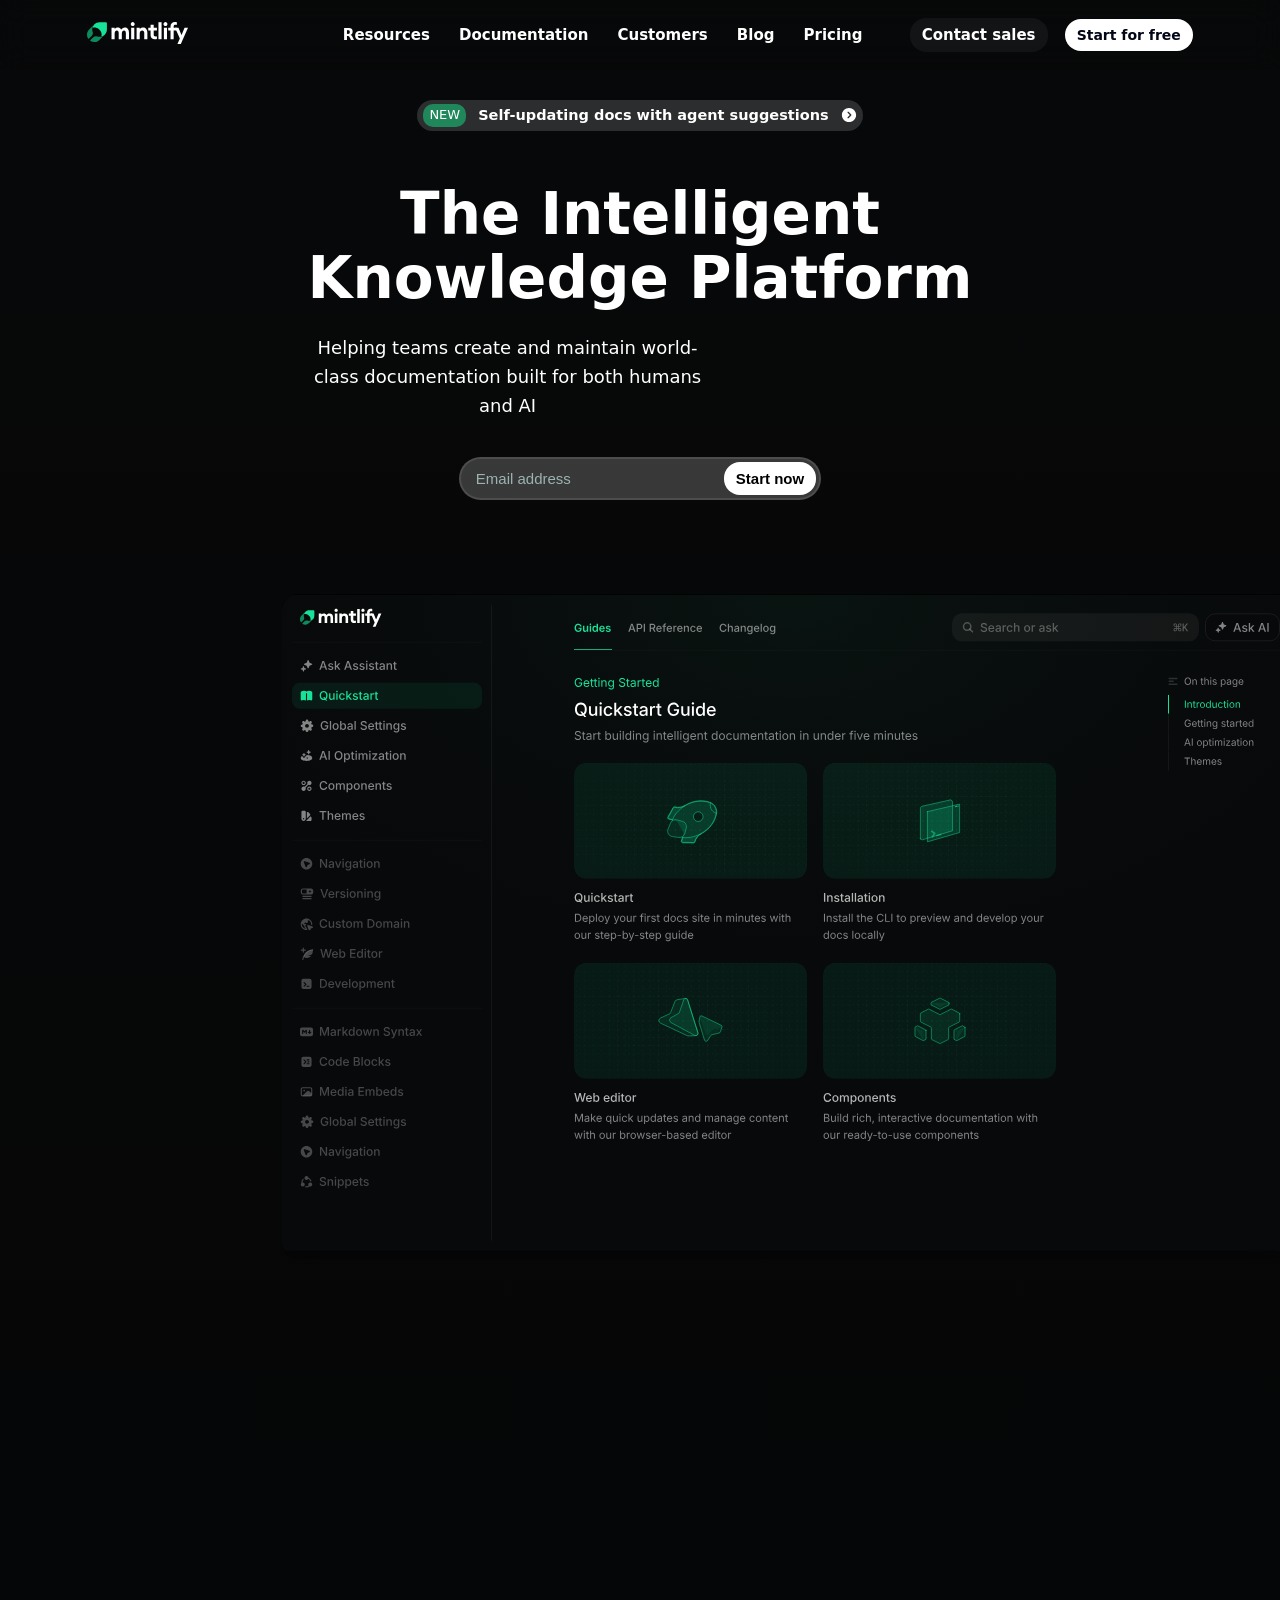
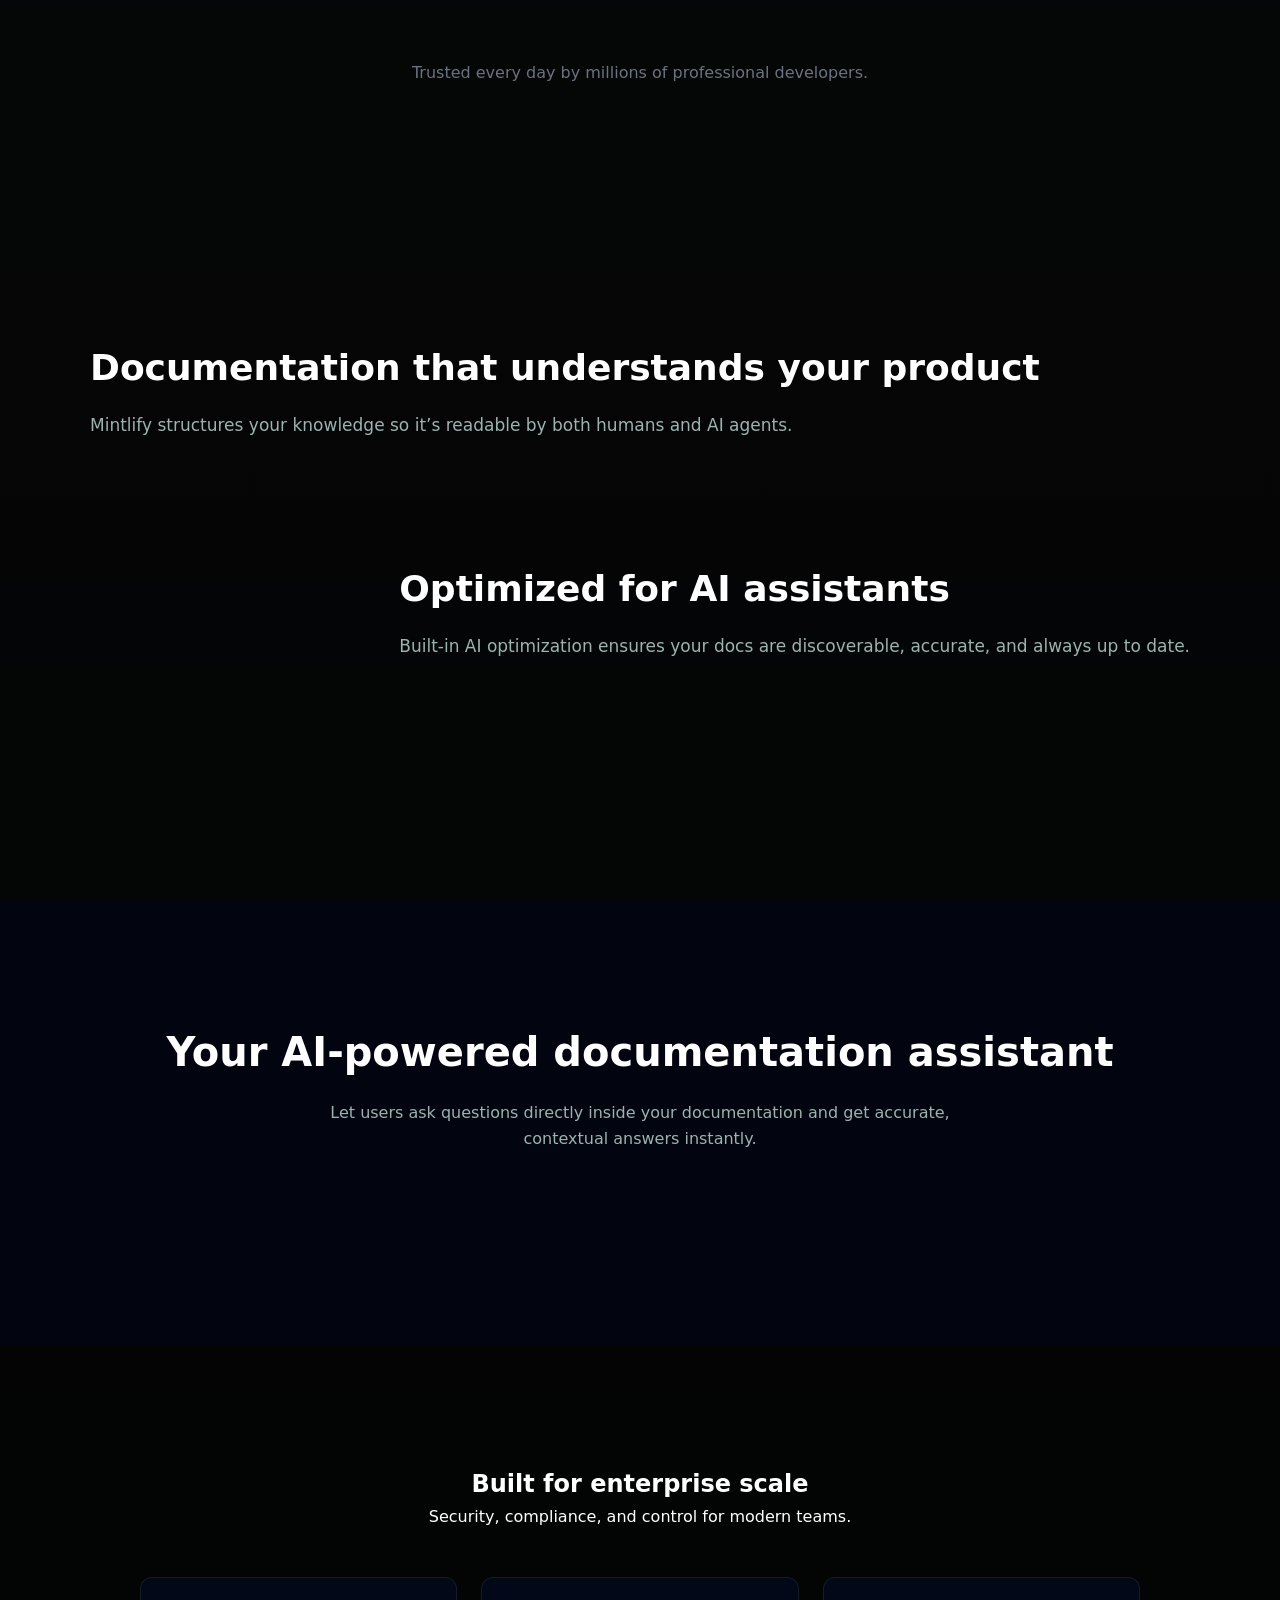
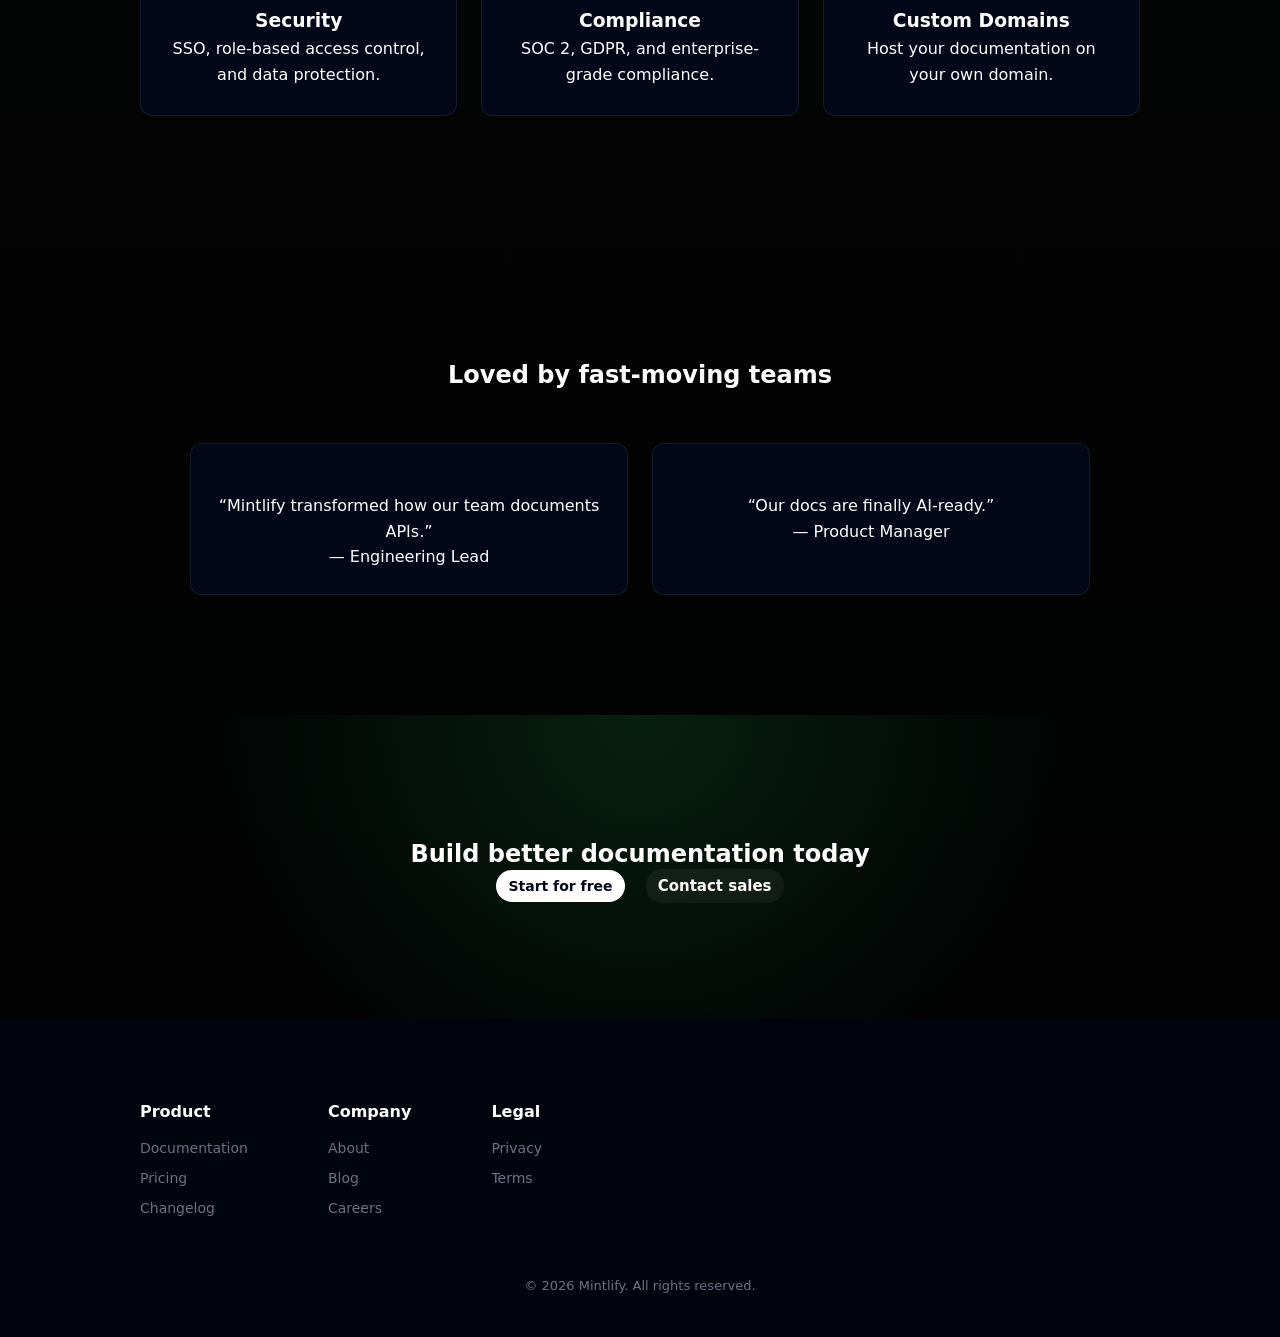
==== assigment-2/mintlify-clone/index.html @ d0f7a7cf "fixed file structure for better understanding" ====
<!DOCTYPE html>
<html lang="en">

<head>
  <meta charset="UTF-8" />
  <title>Mintlify - The Intelligent Knowledge Platform</title>

  <!-- Font placeholders (you will load exact fonts in CSS later) -->
  <link rel="preconnect" href="https://fonts.googleapis.com">
  <link rel="shortcut icon" href="assets/Mintlify-icon.jpeg" type="image/x-icon">
  <link rel="preconnect" href="https://fonts.gstatic.com" crossorigin>

  <!-- CSS will be linked later -->
  <link rel="stylesheet" href="style.css">
</head>

<body>

  <!-- 1. TOP NAVIGATION BAR -->
  <header class="navbar">
    <div class="navbar-inner">

      <div class="navbar-left">
        <img src="assets/mintlify.dark-logo.svg" alt="Mintlify Logo" class="logo">
      </div>

      <nav class="navbar-center">
        <a href="#">Resources</a>
        <a href="#">Documentation</a>
        <a href="#">Customers</a>
        <a href="#">Blog</a>
        <a href="#">Pricing</a>
      </nav>

      <div class="navbar-right">
        <a href="#" class="btn-secondary">Contact sales</a>
        <a href="#" class="btn-primary">Start for free</a>
      </div>

    </div>
  </header>


  <!-- 2. HERO -->
  <section class="hero">

    <div class="hero-content">
      <div class="hero-badge">
        <span class="badge">NEW</span>
        <span class="badge-text">Self-updating docs with agent suggestions</span>
        <svg viewBox="0 0 18 18" fill="none" xmlns="http://www.w3.org/2000/svg" class="badge-more-option">
          <path
            d="M9 1C4.589 1 1 4.589 1 9C1 13.411 4.589 17 9 17C13.411 17 17 13.411 17 9C17 4.589 13.411 1 9 1ZM11.53 9.53L8.53 12.53C8.384 12.676 8.192 12.75 8 12.75C7.808 12.75 7.616 12.677 7.47 12.53C7.177 12.237 7.177 11.762 7.47 11.469L9.94 8.999L7.47 6.529C7.177 6.236 7.177 5.761 7.47 5.468C7.763 5.175 8.238 5.175 8.531 5.468L11.531 8.468C11.824 8.761 11.824 9.236 11.531 9.529L11.53 9.53Z"
            fill="currentColor"></path>
        </svg>
      </div>

      <h1 class="hero-title">
        The Intelligent<br>
        Knowledge Platform
      </h1>

      <p class="hero-description">
        Helping teams create and maintain world-class documentation
        built for both humans and AI
      </p>


      <div class="hero-cta">
        <input type="email" placeholder="Email address" />
        <button>Start now</button>
      </div>

    </div>

  </section>


  <!-- 3. DOCUMENTATION PREVIEW -->
  <section class="docs-preview">
    <div class="docs-container">
      <img src="assets/hero-image-dark.svg" alt="hero image" class="docs-image">
    </div>
  </section>


  <!-- 4. TRUSTED BY -->
  <section class="trusted-by">

    <p class="trusted-text">
      Trusted every day by millions of professional developers.
    </p>

    <div class="trusted-logos">
      <img src="assets/logo-openai.svg" alt="">
      <img src="assets/logo-stripe.svg" alt="">
      <img src="assets/logo-vercel.svg" alt="">
      <img src="assets/logo-shopify.svg" alt="">
      <img src="assets/logo-notion.svg" alt="">
    </div>

  </section>


  <!-- 5. FEATURE HIGHLIGHTS -->
  <section class="features">

    <div class="feature-row">

      <div class="feature-text">
        <h2>Documentation that understands your product</h2>
        <p>
          Mintlify structures your knowledge so it’s readable by both
          humans and AI agents.
        </p>
      </div>

      <div class="feature-visual">
        <img src="assets/feature-1.png" alt="">
      </div>

    </div>

    <div class="feature-row reverse">

      <div class="feature-text">
        <h2>Optimized for AI assistants</h2>
        <p>
          Built-in AI optimization ensures your docs are discoverable,
          accurate, and always up to date.
        </p>
      </div>

      <div class="feature-visual">
        <img src="assets/feature-2.png" alt="">
      </div>

    </div>

  </section>


  <!-- 6. INTELLIGENT ASSISTANT PREVIEW -->
  <section class="assistant-preview">

    <div class="assistant-content">

      <h2>Your AI-powered documentation assistant</h2>

      <p>
        Let users ask questions directly inside your documentation
        and get accurate, contextual answers instantly.
      </p>

      <div class="assistant-mockup">
        <img src="assets/assistant-ui.png" alt="">
      </div>

    </div>

  </section>


  <!-- 7. ENTERPRISE FEATURES -->
  <section class="enterprise">

    <h2>Built for enterprise scale</h2>

    <p class="enterprise-intro">
      Security, compliance, and control for modern teams.
    </p>

    <div class="enterprise-features">

      <div class="enterprise-card">
        <h3>Security</h3>
        <p>SSO, role-based access control, and data protection.</p>
      </div>

      <div class="enterprise-card">
        <h3>Compliance</h3>
        <p>SOC 2, GDPR, and enterprise-grade compliance.</p>
      </div>

      <div class="enterprise-card">
        <h3>Custom Domains</h3>
        <p>Host your documentation on your own domain.</p>
      </div>

    </div>

  </section>


  <!-- 8. CASE STUDIES -->
  <section class="case-studies">

    <h2>Loved by fast-moving teams</h2>

    <div class="case-cards">

      <div class="case-card">
        <img src="assets/case-1.jpg" alt="">
        <p>“Mintlify transformed how our team documents APIs.”</p>
        <span>— Engineering Lead</span>
      </div>

      <div class="case-card">
        <img src="assets/case-2.jpg" alt="">
        <p>“Our docs are finally AI-ready.”</p>
        <span>— Product Manager</span>
      </div>

    </div>

  </section>


  <!-- 9. FINAL CTA -->
  <section class="final-cta">

    <h2>Build better documentation today</h2>

    <div class="cta-buttons">
      <a href="#" class="btn-primary">Start for free</a>
      <a href="#" class="btn-secondary">Contact sales</a>
    </div>

  </section>


  <!-- 10. FOOTER -->
  <footer class="footer">

    <div class="footer-columns">

      <div class="footer-col">
        <h4>Product</h4>
        <a href="#">Documentation</a>
        <a href="#">Pricing</a>
        <a href="#">Changelog</a>
      </div>

      <div class="footer-col">
        <h4>Company</h4>
        <a href="#">About</a>
        <a href="#">Blog</a>
        <a href="#">Careers</a>
      </div>

      <div class="footer-col">
        <h4>Legal</h4>
        <a href="#">Privacy</a>
        <a href="#">Terms</a>
      </div>

    </div>

    <div class="footer-bottom">
      <p>© 2026 Mintlify. All rights reserved.</p>
    </div>

  </footer>

</body>

</html>
---- assigment-2/mintlify-clone/style.css ----
:root {
  --bg-main: lab(2.42579% -0.165291 -0.470081);
  --bg-secondary: #030b1f;
  --bg-card: #020817;
  --border-subtle: rgba(255, 255, 255, 0.08);

  --text-primary: #ffffff;
  --text-secondary: #9cb3af;
  --text-muted: #6b7280;

  --accent-green: rgba(20, 226, 136, 0.5);
  --accent-green-soft: rgba(34, 197, 94, 0.15);

  --btn-primary-bg: #ffffff;
  --btn-primary-text: #020617;

  --btn-secondary-bg: rgba(255, 255, 255, 0.05);
  --btn-secondary-text: #ffffff;

  --radius-lg: 16px;
  --radius-md: 12px;
  --radius-sm: 8px;
}

* {
  margin: 0;
  padding: 0;
  box-sizing: border-box;
}

body {
  font-family: Inter, system-ui, -apple-system, BlinkMacSystemFont, sans-serif;
  background: var(--bg-main);
  /* background-color: white; */
  color: var(--text-primary);
  line-height: 1.6;
  background-image: linear-gradient(
      to top,
      rgba(0, 0, 0, 0.8) 0%,
      rgba(0, 0, 0, 0.1) 100%
    ),
    url('assets/bg-dark.svg');
  background-repeat: no-repeat;
  background-size: contain;
}

/* NAVBAR */
.navbar {
  position: sticky;
  top: 0;
  z-index: 10;
  backdrop-filter: blur(16px);
}

.navbar-inner {
  max-width: 1200px;
  margin: 0 auto;
  padding: 18px 24px;
  display: flex;
  align-items: center;
  justify-content: space-evenly;
}

.navbar-left {
  margin-right: 120px;
  padding-top: 4px;
}

.navbar-center a {
  text-decoration: none;
  color: var(--text-primary);
  font-weight: 600;
  font-size: 15px;
  padding: 5px 12px;
  border-radius: 20px;
}

.navbar-center a:hover {
  background-color: var(--btn-secondary-bg);
}

.navbar-right a {
  margin-left: 12px;
}

.logo {
  height: 22px;
  cursor: pointer;
}

/* BUTTONS */
.btn-primary {
  padding: 8px 12px;
  background: var(--btn-primary-bg);
  color: var(--btn-primary-text);
  text-decoration: none;
  border-radius: var(--radius-lg);
  font-size: 14px;
  font-weight: 600;
}

.btn-primary:hover {
  background-color: rgba(255, 255, 255, 0.8);
}

.btn-secondary {
  padding: 8px 12px;
  background: var(--btn-secondary-bg);
  color: var(--btn-secondary-text);
  text-decoration: none;
  border-radius: var(--radius-lg);
  font-size: 15px;
  font-weight: 600;
}

/* HERO SECTION */
.hero {
  position: relative;
  height: 90vh;
  display: flex;
  align-items: center;
  justify-content: center;
  margin-top: 700px;
}

.hero-content {
  position: absolute;
  max-width: 800px;
  text-align: center;
  padding: 0 24px;
  top: -670px;
}

.hero-badge {
  display: inline-flex;
  align-items: center;
  justify-content: center;
  gap: 12px;
  background: rgba(255, 255, 255, 0.15);
  padding: 4px 6px;
  border-radius: 999px;
  margin-bottom: 28px;
  font-size: 13px;
}

.badge-more-option {
  width: 16px;
  height: 16px;
}

.badge-text {
  font-size: 14.5px;
  font-weight: 600;
}

.badge {
  background: var(--accent-green);
  color: var(--btn-secondary-text);
  padding: 1px 6px;
  display: flex;
  align-items: center;
  border-radius: 10px;
  font-weight: 500;
  align-items: center;
  font-size: 13px;
}

.hero-title {
  font-size: 58px;
  font-weight: 700;
  line-height: 1.1;
  margin: 24px 0;
}

.hero-description {
  font-size: 18px;
  color: var(--text-primary);
  width: 400px;
  font-weight: 500;
  margin-bottom: 36px;
  justify-self: center;
}

.hero-cta {
  display: inline-flex;
  background: rgba(255, 255, 255, 0.2);
  padding: 3px;
  border-radius: 50px;
  border: 2px solid rgba(255, 255, 255, 0.1);
}

.hero-cta input {
  width: 260px;
  background: transparent;
  border: none;
  font-size: 15px;
  color: white;
  padding: 8px 12px;
  outline: none;
  display: relative;
}

.hero-cta input::placeholder {
  color: var(--text-secondary);
  font-weight: 500;
}

.hero-cta button {
  background: white;
  font-size: 15px;
  border: none;
  padding: 6px 12px;
  border-radius: var(--radius-lg);
  font-weight: 600;
  cursor: pointer;
}

.hero-cta button:hover {
  background-color: rgba(255, 255, 255, 0.8);
}

/* DOCS PREVIEW */
.docs-preview {
  position: absolute;
  top: 66vh;
  left: 22vw;
  width: fit-content;
  height: fit-content;
}

.docs-container {
  border-radius: var(--radius-lg);
  overflow: hidden;
  backdrop-filter: blur(12px);
  background-color: #01040d;
  background: linear-gradient(
    to bottom,
    rgba(0, 0, 0, 0.8) 0%,
    rgba(0, 0, 0, 0.6) 25%,
    rgba(0, 0, 0, 0.3) 50%,
    rgba(0, 0, 0, 0.1) 100%
  );
}

/* TRUSTED BY */
.trusted-by {
  padding: 80px 0;
  text-align: center;
}

.trusted-text {
  color: var(--text-muted);
  margin-bottom: 28px;
}

.trusted-logos img {
  margin: 0 18px;
  height: 28px;
  opacity: 0.7;
}

/* FEATURES */
.features {
  padding: 120px 0;
  max-width: 1100px;
  margin: auto;
}

.feature-row {
  display: flex;
  align-items: center;
  gap: 64px;
  margin-bottom: 120px;
}

.feature-row.reverse {
  flex-direction: row-reverse;
}

.feature-text h2 {
  font-size: 36px;
  margin-bottom: 16px;
}

.feature-text p {
  color: var(--text-secondary);
  font-size: 17px;
}

/* ASSISTANT */
.assistant-preview {
  padding: 120px 0;
  background: #02050f;
  text-align: center;
}

.assistant-preview h2 {
  font-size: 40px;
  margin-bottom: 16px;
}

.assistant-preview p {
  color: var(--text-secondary);
  max-width: 700px;
  margin: 0 auto 48px;
}

/* ENTERPRISE */
.enterprise {
  padding: 120px 0;
  text-align: center;
}

.enterprise-features {
  display: flex;
  gap: 24px;
  max-width: 1000px;
  margin: 48px auto 0;
}

.enterprise-card {
  flex: 1;
  padding: 28px;
  background: var(--bg-card);
  border-radius: var(--radius-md);
  border: 1px solid var(--border-subtle);
}

/* CASE STUDIES */
.case-studies {
  padding: 120px 0;
  text-align: center;
}

.case-cards {
  display: flex;
  gap: 24px;
  max-width: 900px;
  margin: 48px auto 0;
}

.case-card {
  flex: 1;
  background: var(--bg-card);
  padding: 24px;
  border-radius: var(--radius-md);
  border: 1px solid var(--border-subtle);
}

/* FINAL CTA */
.final-cta {
  padding: 120px 0;
  text-align: center;
  background: radial-gradient(
    circle at top,
    rgba(34, 197, 94, 0.15),
    transparent 60%
  );
}

.cta-buttons a {
  margin: 0 8px;
}

/* FOOTER */
.footer {
  padding: 80px 0 40px;
  background: #01040d;
}

.footer-columns {
  max-width: 1000px;
  margin: auto;
  display: flex;
  gap: 80px;
}

.footer-col h4 {
  margin-bottom: 12px;
}

.footer-col a {
  display: block;
  text-decoration: none;
  color: var(--text-muted);
  margin-bottom: 8px;
  font-size: 14px;
}

.footer-bottom {
  text-align: center;
  margin-top: 48px;
  font-size: 13px;
  color: var(--text-muted);
}
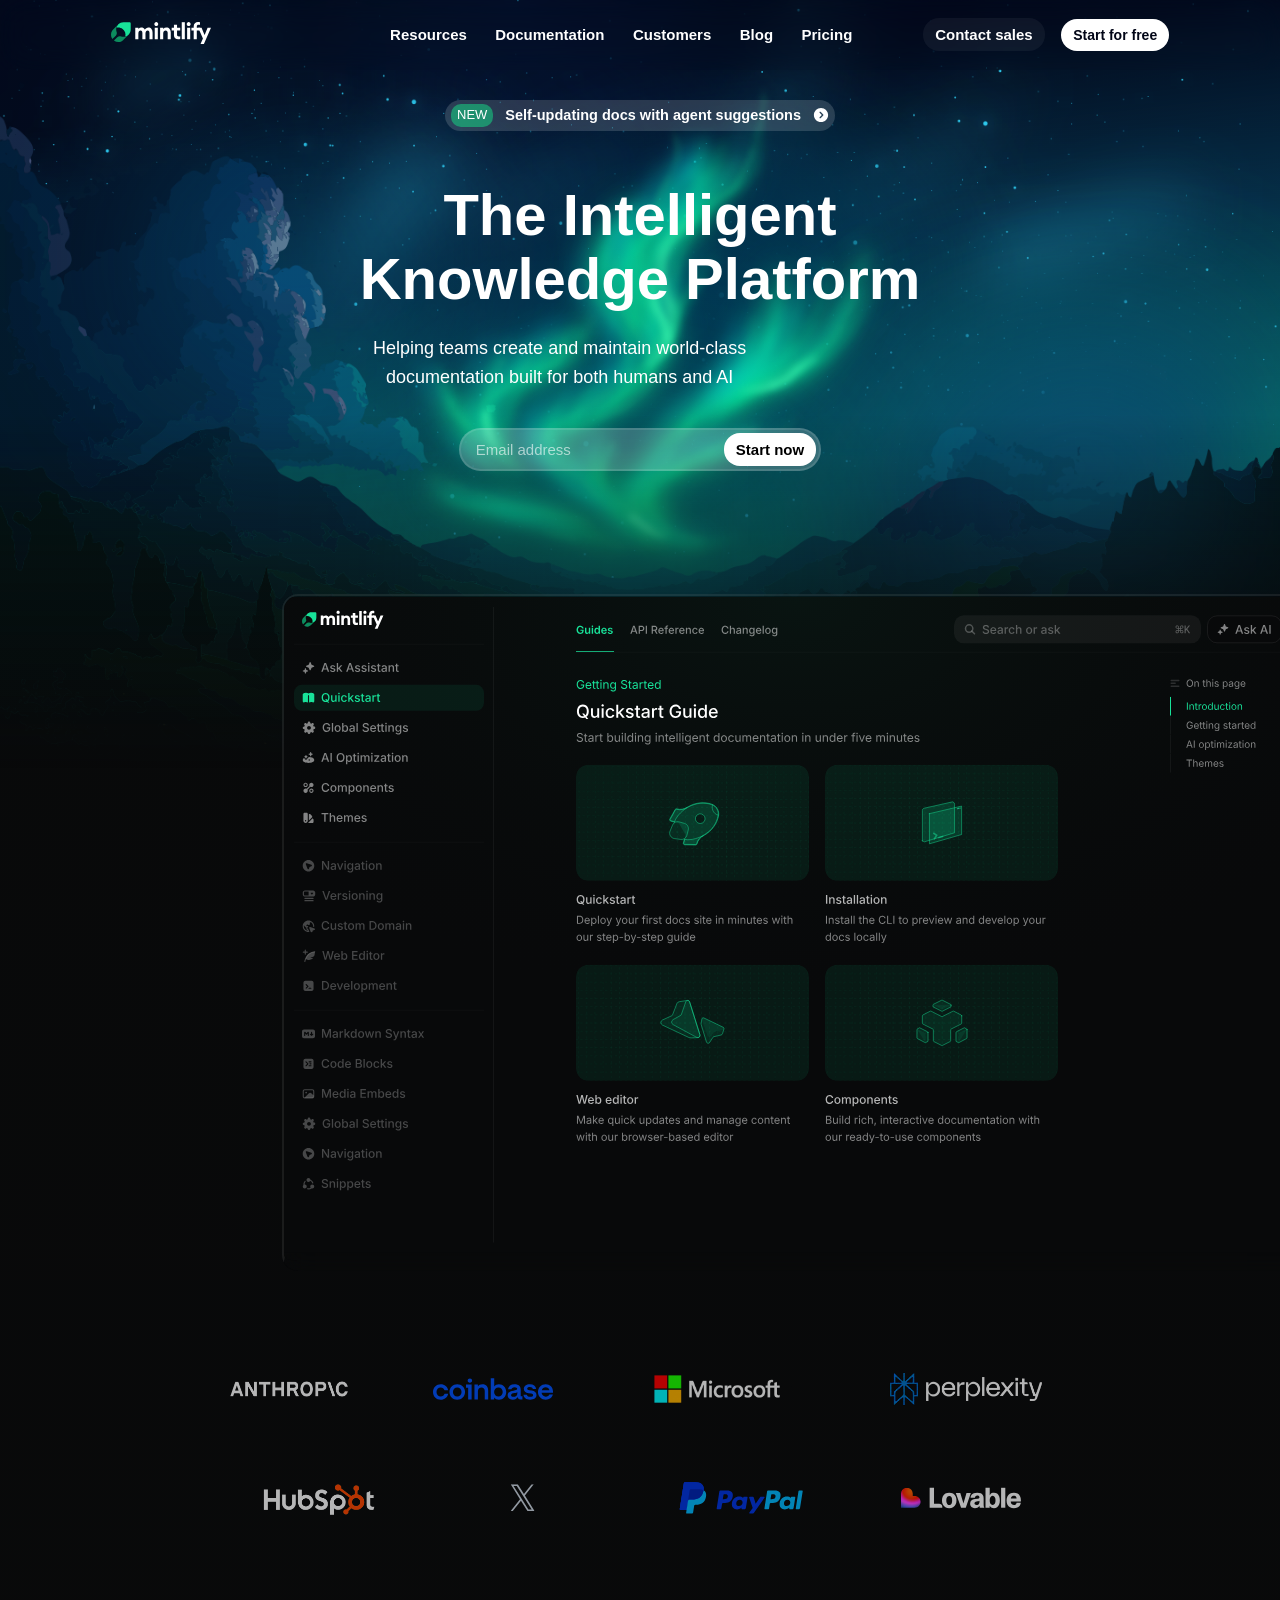
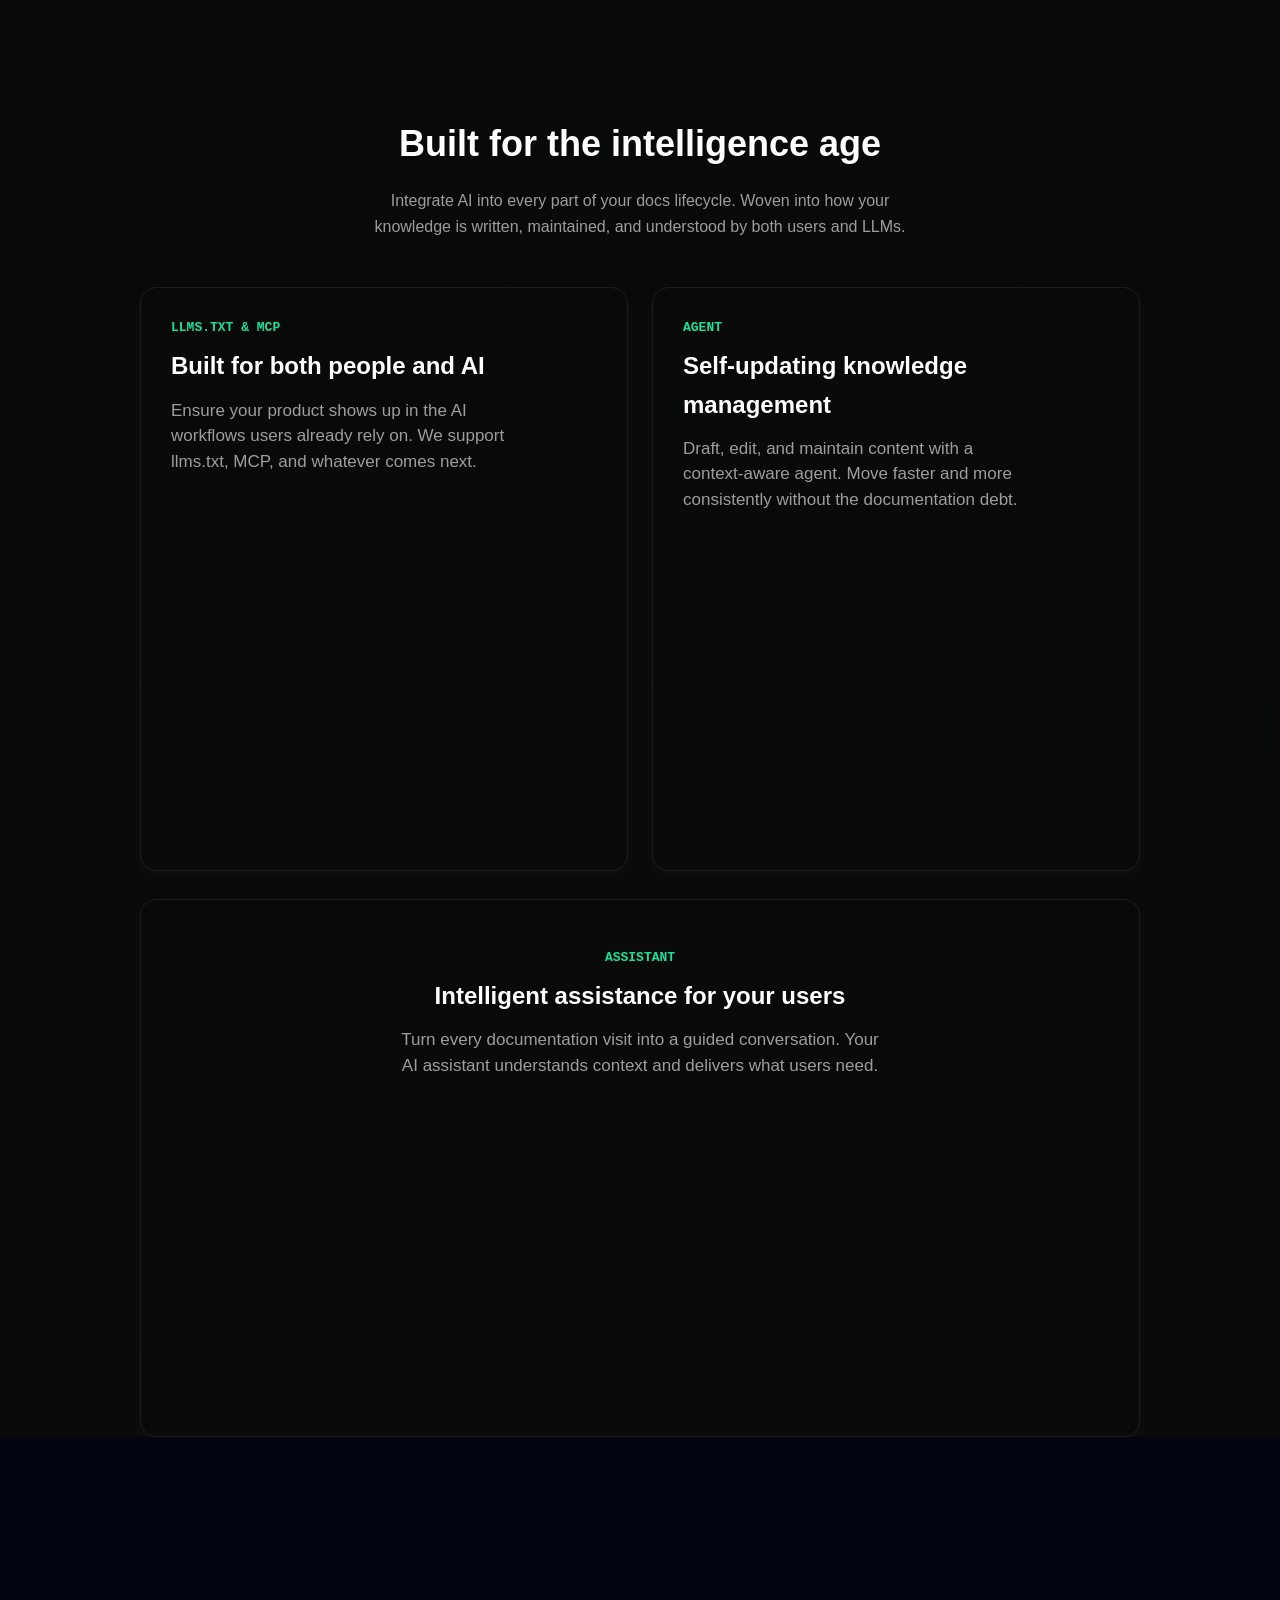
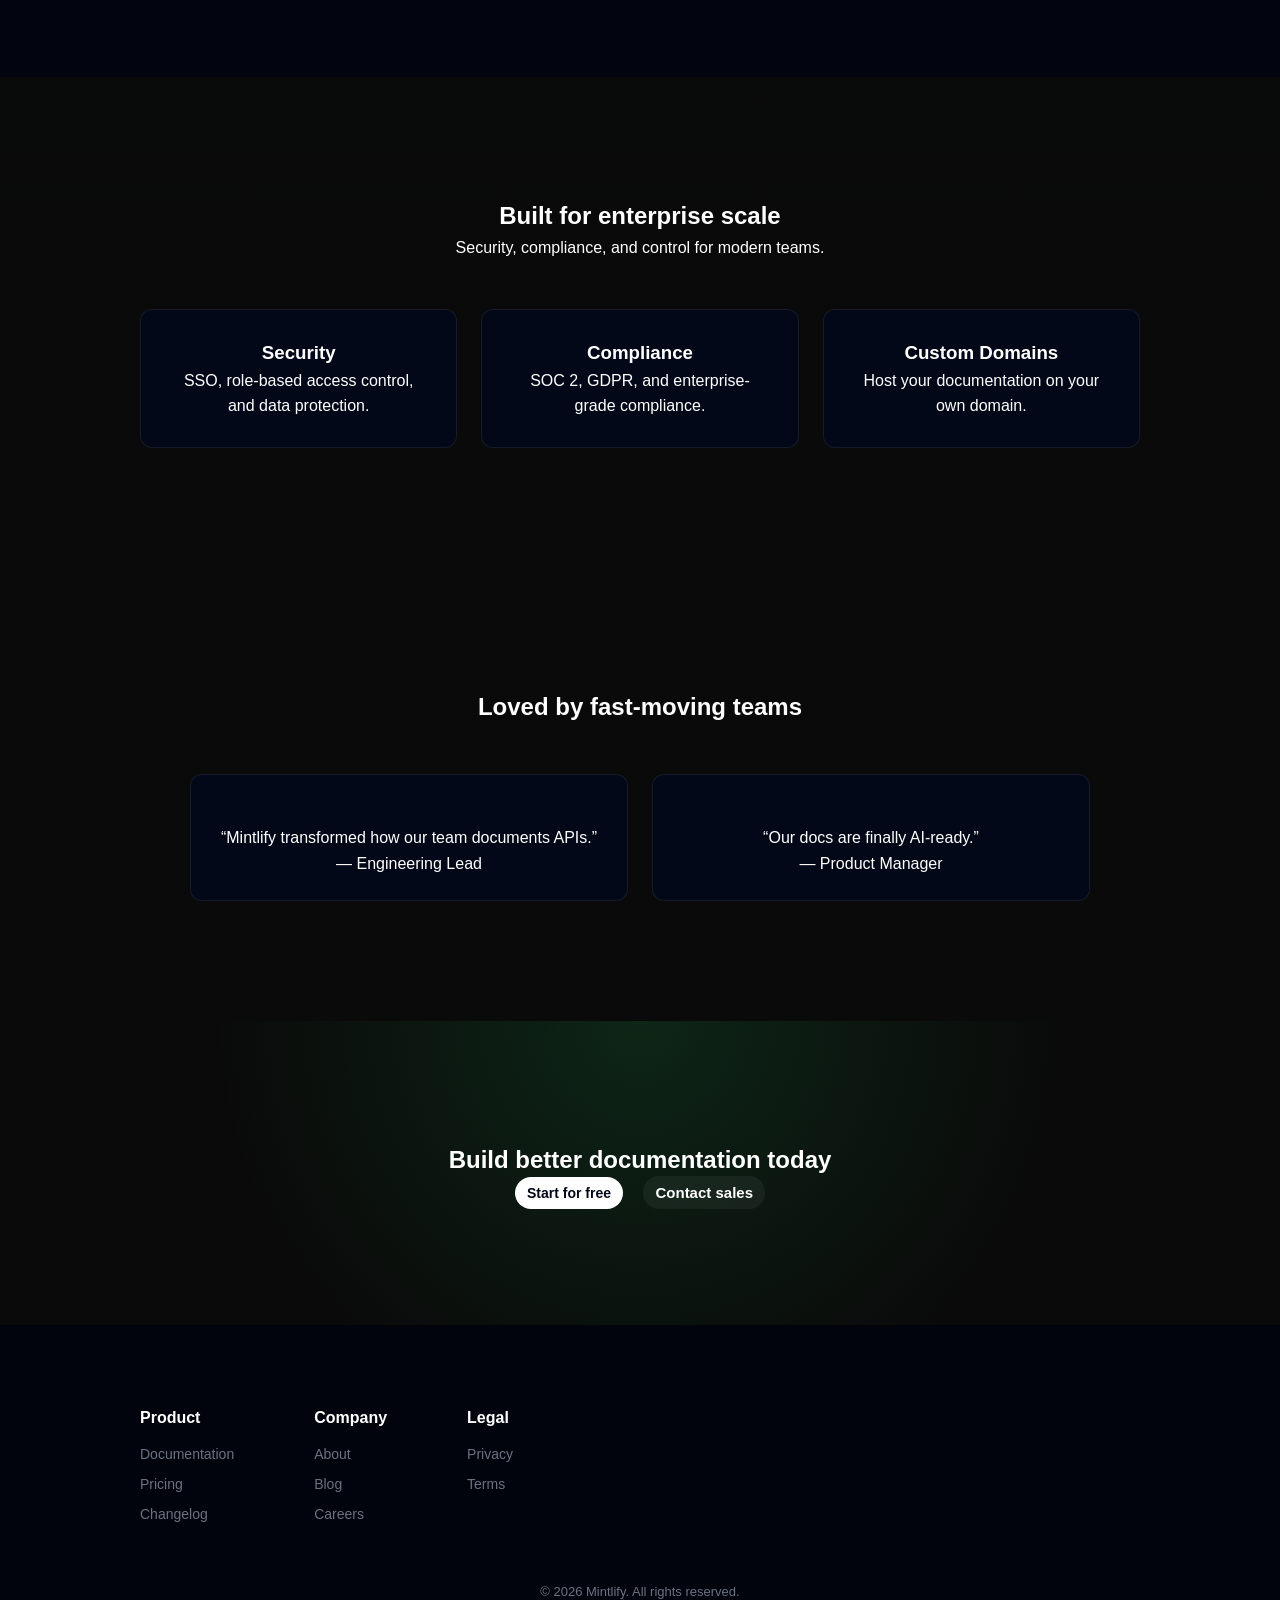
==== commit 590e2f17: "added feature highlight and trusted by section" ====
--- a/assigment-2/mintlify-clone/index.html
+++ b/assigment-2/mintlify-clone/index.html
@@ -5,12 +5,8 @@
   <meta charset="UTF-8" />
   <title>Mintlify - The Intelligent Knowledge Platform</title>
 
-  <!-- Font placeholders (you will load exact fonts in CSS later) -->
-  <link rel="preconnect" href="https://fonts.googleapis.com">
   <link rel="shortcut icon" href="assets/Mintlify-icon.jpeg" type="image/x-icon">
-  <link rel="preconnect" href="https://fonts.gstatic.com" crossorigin>
-
-  <!-- CSS will be linked later -->
+
   <link rel="stylesheet" href="style.css">
 </head>
 
@@ -48,6 +44,7 @@
       <div class="hero-badge">
         <span class="badge">NEW</span>
         <span class="badge-text">Self-updating docs with agent suggestions</span>
+
         <svg viewBox="0 0 18 18" fill="none" xmlns="http://www.w3.org/2000/svg" class="badge-more-option">
           <path
             d="M9 1C4.589 1 1 4.589 1 9C1 13.411 4.589 17 9 17C13.411 17 17 13.411 17 9C17 4.589 13.411 1 9 1ZM11.53 9.53L8.53 12.53C8.384 12.676 8.192 12.75 8 12.75C7.808 12.75 7.616 12.677 7.47 12.53C7.177 12.237 7.177 11.762 7.47 11.469L9.94 8.999L7.47 6.529C7.177 6.236 7.177 5.761 7.47 5.468C7.763 5.175 8.238 5.175 8.531 5.468L11.531 8.468C11.824 8.761 11.824 9.236 11.531 9.529L11.53 9.53Z"
@@ -87,16 +84,15 @@
   <!-- 4. TRUSTED BY -->
   <section class="trusted-by">
 
-    <p class="trusted-text">
-      Trusted every day by millions of professional developers.
-    </p>
-
     <div class="trusted-logos">
-      <img src="assets/logo-openai.svg" alt="">
-      <img src="assets/logo-stripe.svg" alt="">
-      <img src="assets/logo-vercel.svg" alt="">
-      <img src="assets/logo-shopify.svg" alt="">
-      <img src="assets/logo-notion.svg" alt="">
+      <img src="assets/anthropic.png" alt="anthropic logo">
+      <img src="assets/coinbase.svg" alt="coinbase logo">
+      <img src="assets/Microsoft.webp" alt="microsoft logo">
+      <img src="assets/perplexity.webp" alt="perplexity logo">
+      <img src="assets/hubspot-.png" alt="hubspot logo">
+      <img src="assets/x.svg" alt="x logo">
+      <img src="assets/paypal.svg" alt="paypal logo">
+      <img src="assets/lovable.svg" alt="lovable logo">
     </div>
 
   </section>
@@ -105,37 +101,45 @@
   <!-- 5. FEATURE HIGHLIGHTS -->
   <section class="features">
 
-    <div class="feature-row">
-
-      <div class="feature-text">
-        <h2>Documentation that understands your product</h2>
-        <p>
-          Mintlify structures your knowledge so it’s readable by both
-          humans and AI agents.
-        </p>
-      </div>
-
-      <div class="feature-visual">
-        <img src="assets/feature-1.png" alt="">
-      </div>
-
-    </div>
-
-    <div class="feature-row reverse">
-
-      <div class="feature-text">
-        <h2>Optimized for AI assistants</h2>
-        <p>
-          Built-in AI optimization ensures your docs are discoverable,
-          accurate, and always up to date.
-        </p>
-      </div>
-
-      <div class="feature-visual">
-        <img src="assets/feature-2.png" alt="">
-      </div>
-
-    </div>
+    <div class="feature-text">
+      <h2>Built for the intelligence age</h2>
+      <p>
+        Integrate AI into every part of your docs lifecycle. Woven into how your knowledge is written, maintained, and
+        understood by both users and LLMs.
+      </p>
+    </div>
+
+    <article class="top-visual-features">
+
+      <div class="top-visual-feature-1">
+        <p class="feature-para-1">LLMs.txt & MCP</p>
+        <h3>Built for both people and AI</h3>
+        <p class="feature-para-2">Ensure your product shows up in the AI workflows users already rely on. We support
+          llms.txt, MCP, and
+          whatever comes next.</p>
+        <video src=""></video>
+      </div>
+
+      <div class="top-visual-feature-2">
+        <p class="feature-para-1">Agent</p>
+        <h3>Self-updating knowledge management</h3>
+        <p class="feature-para-2">Draft, edit, and maintain content with a context-aware agent. Move faster and more
+          consistently without the
+          documentation debt.</p>
+        <video src=""></video>
+      </div>
+
+    </article>
+
+
+    <article class="bottom-visual-feature">
+      <p class="feature-para-1">Assistant</p>
+      <h3>Intelligent assistance for your users</h3>
+      <p class="feature-para-2">Turn every documentation visit into a guided conversation. Your AI assistant understands
+        context and
+        delivers what users need.</p>
+      <video src=""></video>
+      </div>
 
   </section>
 
@@ -143,20 +147,7 @@
   <!-- 6. INTELLIGENT ASSISTANT PREVIEW -->
   <section class="assistant-preview">
 
-    <div class="assistant-content">
-
-      <h2>Your AI-powered documentation assistant</h2>
-
-      <p>
-        Let users ask questions directly inside your documentation
-        and get accurate, contextual answers instantly.
-      </p>
-
-      <div class="assistant-mockup">
-        <img src="assets/assistant-ui.png" alt="">
-      </div>
-
-    </div>
+    
 
   </section>
 
--- a/assigment-2/mintlify-clone/style.css
+++ b/assigment-2/mintlify-clone/style.css
@@ -5,11 +5,12 @@
   --border-subtle: rgba(255, 255, 255, 0.08);
 
   --text-primary: #ffffff;
-  --text-secondary: #9cb3af;
+  --text-secondary: rgba(255, 255, 255, 0.6);
   --text-muted: #6b7280;
 
   --accent-green: rgba(20, 226, 136, 0.5);
   --accent-green-soft: rgba(34, 197, 94, 0.15);
+  --color-brand: lab(79.9844% -59.6292 22.5096);
 
   --btn-primary-bg: #ffffff;
   --btn-primary-text: #020617;
@@ -29,17 +30,16 @@
 }
 
 body {
-  font-family: Inter, system-ui, -apple-system, BlinkMacSystemFont, sans-serif;
+  font-family: -apple-system, BlinkMacSystemFont, sans-serif;
   background: var(--bg-main);
-  /* background-color: white; */
   color: var(--text-primary);
   line-height: 1.6;
   background-image: linear-gradient(
       to top,
-      rgba(0, 0, 0, 0.8) 0%,
-      rgba(0, 0, 0, 0.1) 100%
+      rgba(10, 10, 10, 0.9) 0%,
+      rgba(10, 10, 10, 0.01) 100%
     ),
-    url('assets/bg-dark.svg');
+    url('assets/bg-dark.png');
   background-repeat: no-repeat;
   background-size: contain;
 }
@@ -232,25 +232,34 @@
   border-radius: var(--radius-lg);
   overflow: hidden;
   backdrop-filter: blur(12px);
-  background-color: #01040d;
-  background: linear-gradient(
+  border-top: 2px solid var(--border-subtle);
+  border-left: 2px solid var(--border-subtle);
+  border-bottom: 10px solid rgba(20, 20, 20, 0.05);
+  border-right: 2px solid var(--border-subtle);
+  background-color: linear-gradient(
     to bottom,
-    rgba(0, 0, 0, 0.8) 0%,
-    rgba(0, 0, 0, 0.6) 25%,
-    rgba(0, 0, 0, 0.3) 50%,
-    rgba(0, 0, 0, 0.1) 100%
+    rgba(20, 20, 20, 0.01) 0%,
+    rgba(20, 20, 20, 0.05) 50% rgba(20, 20, 20, 0.05) 100%
   );
 }
 
 /* TRUSTED BY */
 .trusted-by {
-  padding: 80px 0;
-  text-align: center;
-}
-
-.trusted-text {
-  color: var(--text-muted);
-  margin-bottom: 28px;
+  position: absolute;
+  padding: 0 120px;
+  width: 1200px;
+  top: 150vh;
+  left: 50%;
+  transform: translateX(-50%);
+}
+
+.trusted-logos {
+  text-align: center;
+  display: flex;
+  justify-content: center;
+  align-items: center;
+  flex-wrap: wrap;
+  gap: 48px;
 }
 
 .trusted-logos img {
@@ -259,32 +268,152 @@
   opacity: 0.7;
 }
 
+.trusted-logos img:nth-child(1) {
+  height: 18px;
+  width: 120px;
+}
+
+.trusted-logos img:nth-child(2) {
+  width: 120px;
+}
+
+.trusted-logos img:nth-child(3) {
+  height: 60px;
+  width: 160px;
+  filter: brightness(10);
+  filter: saturate(4);
+}
+
+.trusted-logos img:nth-child(4) {
+  height: 78px;
+  width: 170px;
+  filter: contrast(8);
+}
+
+.trusted-logos img:nth-child(5) {
+  height: 38px;
+  width: 120px;
+  filter: saturate(3);
+}
+
+.trusted-logos img:nth-child(6) {
+  height: 28px;
+  width: 120px;
+}
+
+.trusted-logos img:nth-child(7) {
+  height: 44px;
+  width: 150px;
+  filter: brightness(1.5);
+  filter: saturate(2);
+}
+
+.trusted-logos img:nth-child(8) {
+  height: 28px;
+  width: 120px;
+  filter: saturate(2);
+}
+
 /* FEATURES */
 .features {
-  padding: 120px 0;
-  max-width: 1100px;
-  margin: auto;
-}
-
-.feature-row {
-  display: flex;
-  align-items: center;
-  gap: 64px;
-  margin-bottom: 120px;
-}
-
-.feature-row.reverse {
-  flex-direction: row-reverse;
-}
-
-.feature-text h2 {
+  width: 1000px;
+  margin: 0 auto;
+  margin-top: 15vh;
+}
+
+.feature-text {
+  text-align: center;
+}
+
+.feature-text > h2 {
   font-size: 36px;
   margin-bottom: 16px;
 }
 
-.feature-text p {
+.feature-text > p {
+  color: var(--text-secondary);
+  max-width: 550px;
+  margin: 0 auto;
+}
+
+.top-visual-features {
+  width: 1000px;
+  margin: 0 auto;
+  margin-top: 48px;
+}
+
+.top-visual-features {
+  display: flex;
+  gap: 24px;
+  margin-top: 48px;
+}
+
+.top-visual-feature-1,
+.top-visual-feature-2,
+.bottom-visual-feature {
+  border: 1px solid var(--border-subtle);
+  border-radius: var(--radius-lg);
+  padding: 30px;
+  box-shadow: 0 4px 12px rgba(255, 255, 255, 0.03);
+}
+
+.bottom-visual-feature {
+  padding-top: 48px;
+}
+
+.top-visual-feature-1,
+.top-visual-feature-2 {
+  width: 100%;
+}
+
+.top-visual-feature-1 > .feature-para-1,
+.top-visual-feature-2 > .feature-para-1,
+.bottom-visual-feature > .feature-para-1 {
+  color: var(--color-brand);
+  text-transform: uppercase;
+  font-family: 'Courier New', Courier, monospace;
+  font-size: 13px;
+  margin-bottom: 8px;
+  font-weight: 600;
+}
+
+.top-visual-feature-1 > h3,
+.top-visual-feature-2 > h3,
+.bottom-visual-feature > h3 {
+  font-size: 24px;
+  font-weight: 600;
+  margin-bottom: 12px;
+}
+
+.top-visual-feature-1 > .feature-para-2,
+.top-visual-feature-2 > .feature-para-2 {
   color: var(--text-secondary);
   font-size: 17px;
+  line-height: 1.5;
+  width: 22rem;
+}
+
+.bottom-visual-feature > .feature-para-2 {
+  color: var(--text-secondary);
+  font-size: 17px;
+  line-height: 1.5;
+  width: 100%;
+  max-width: 480px;
+  margin: 0 auto;
+}
+
+.top-visual-feature-1 > video,
+.top-visual-feature-2 > video,
+.bottom-visual-feature > video {
+  width: 100%;
+  height: 20rem;
+  border-radius: var(--radius-lg);
+}
+
+.bottom-visual-feature {
+  width: 100%;
+  margin-top: 28px;
+  text-align: center;
 }
 
 /* ASSISTANT */
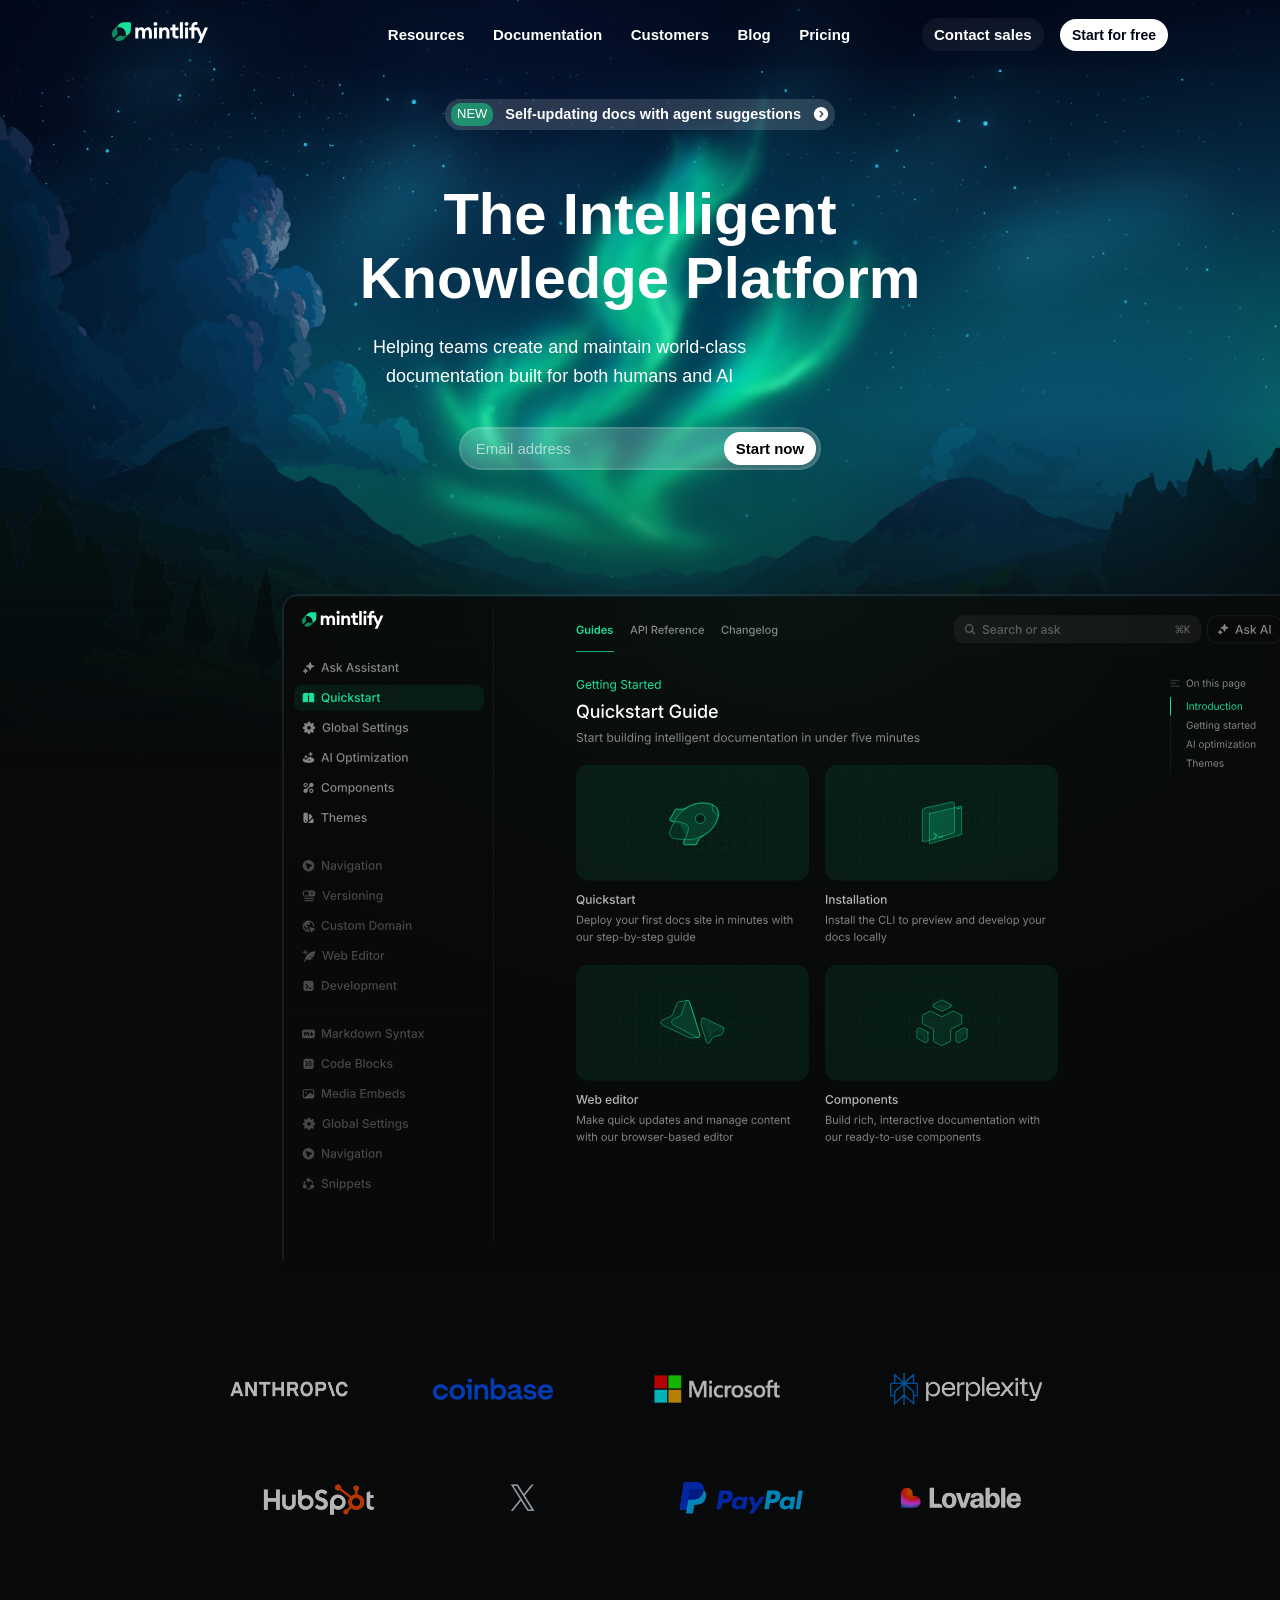
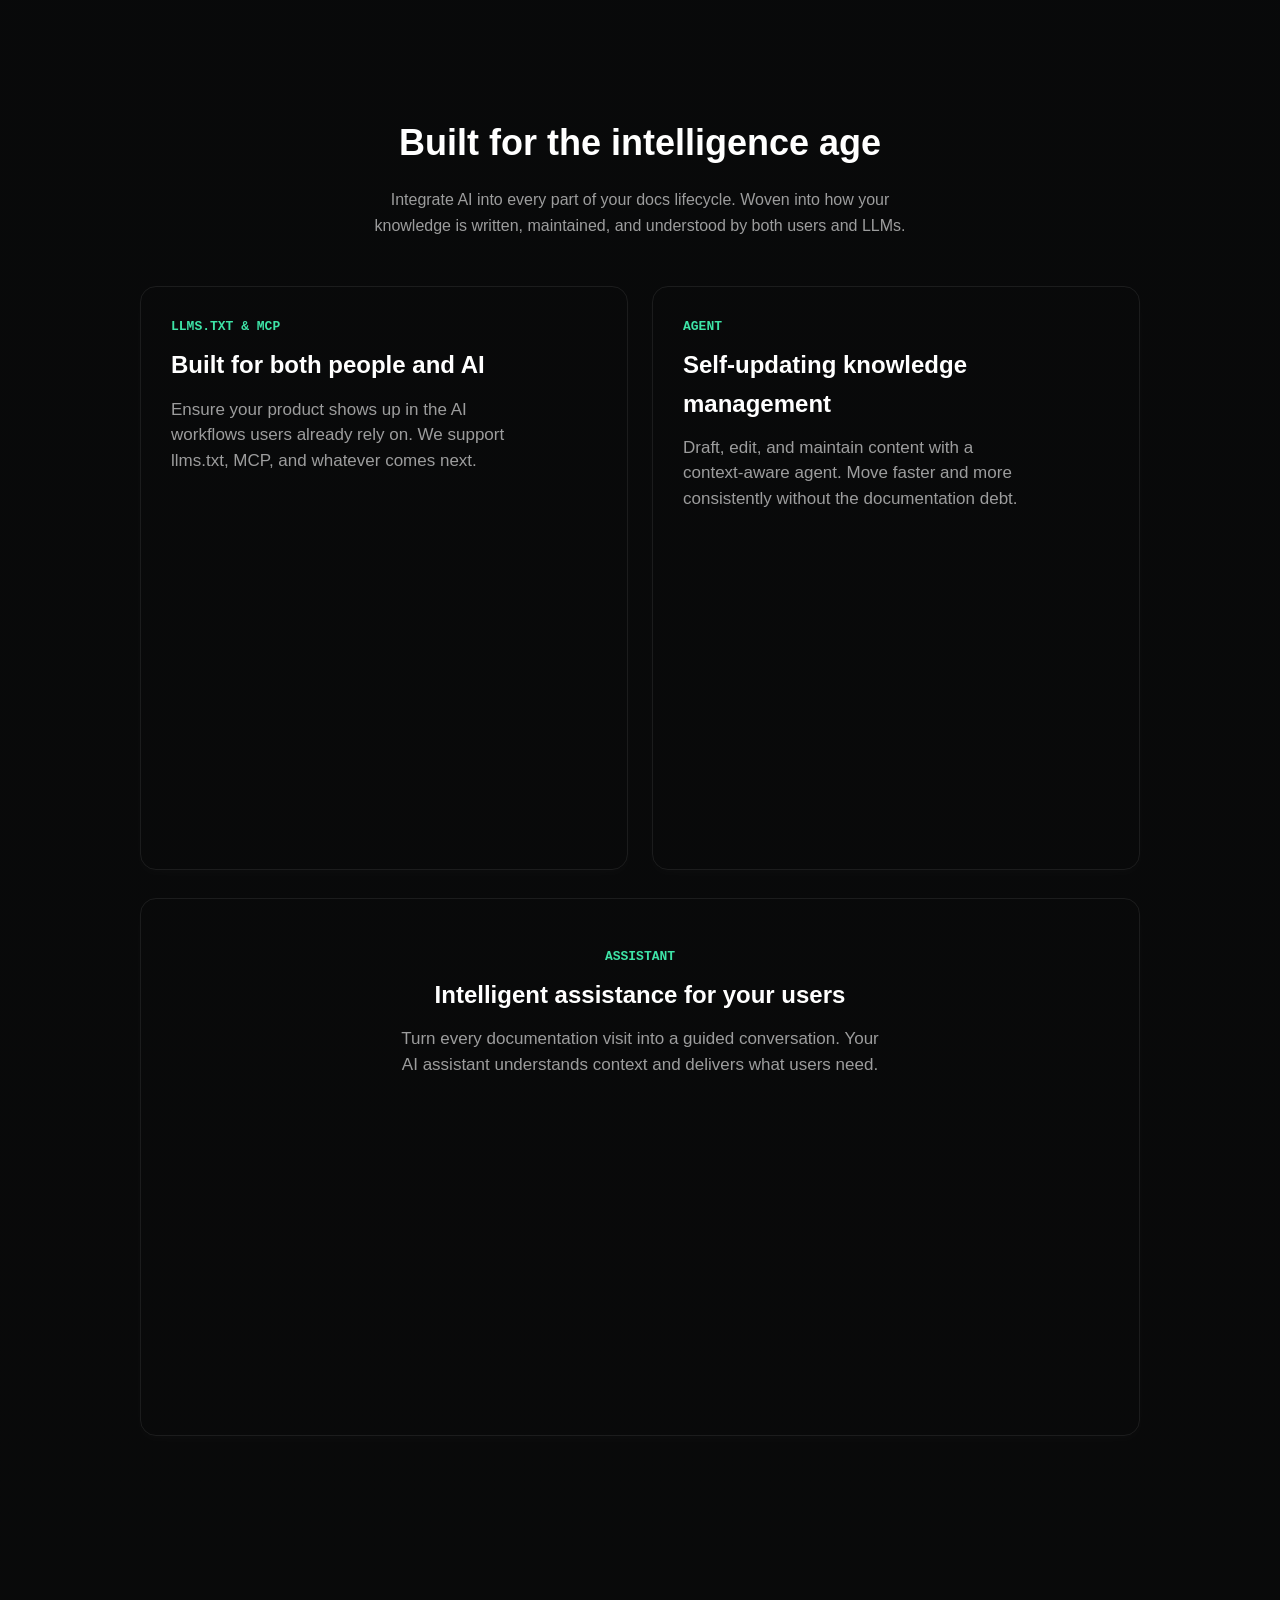
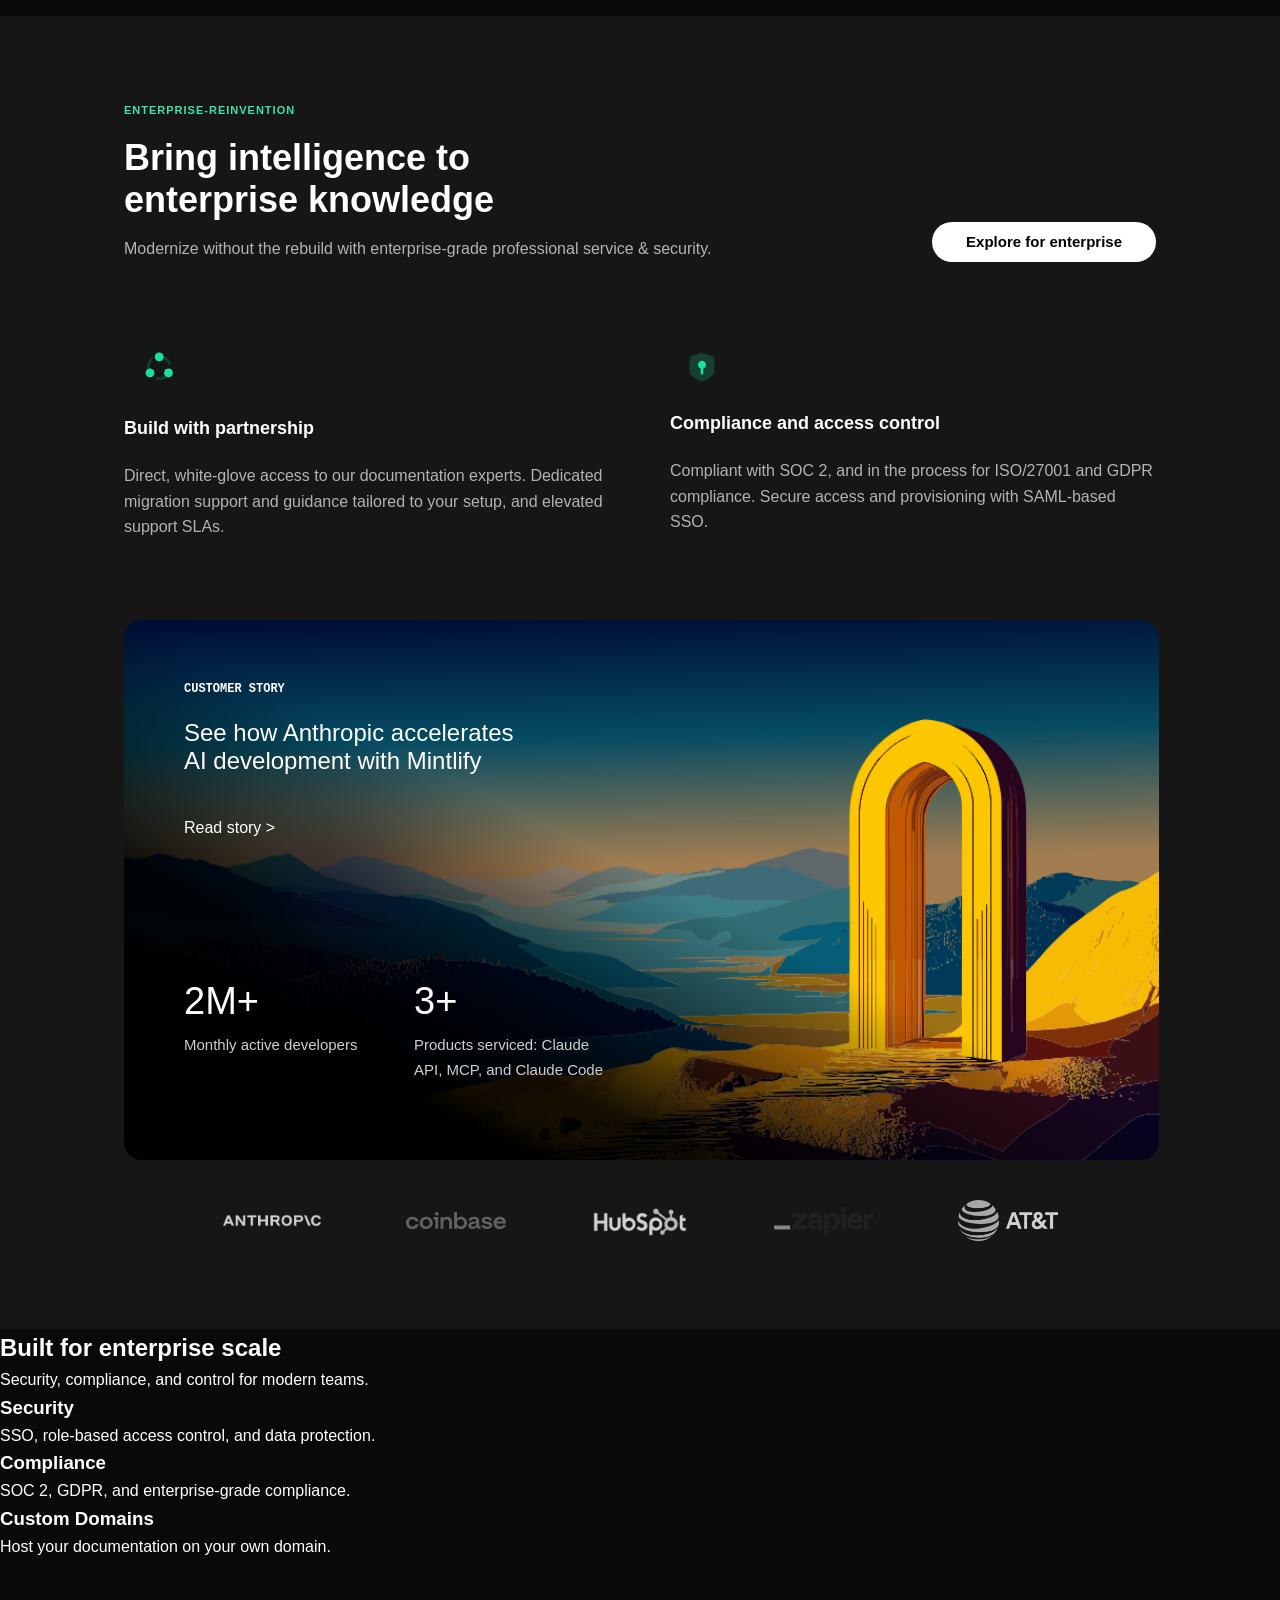
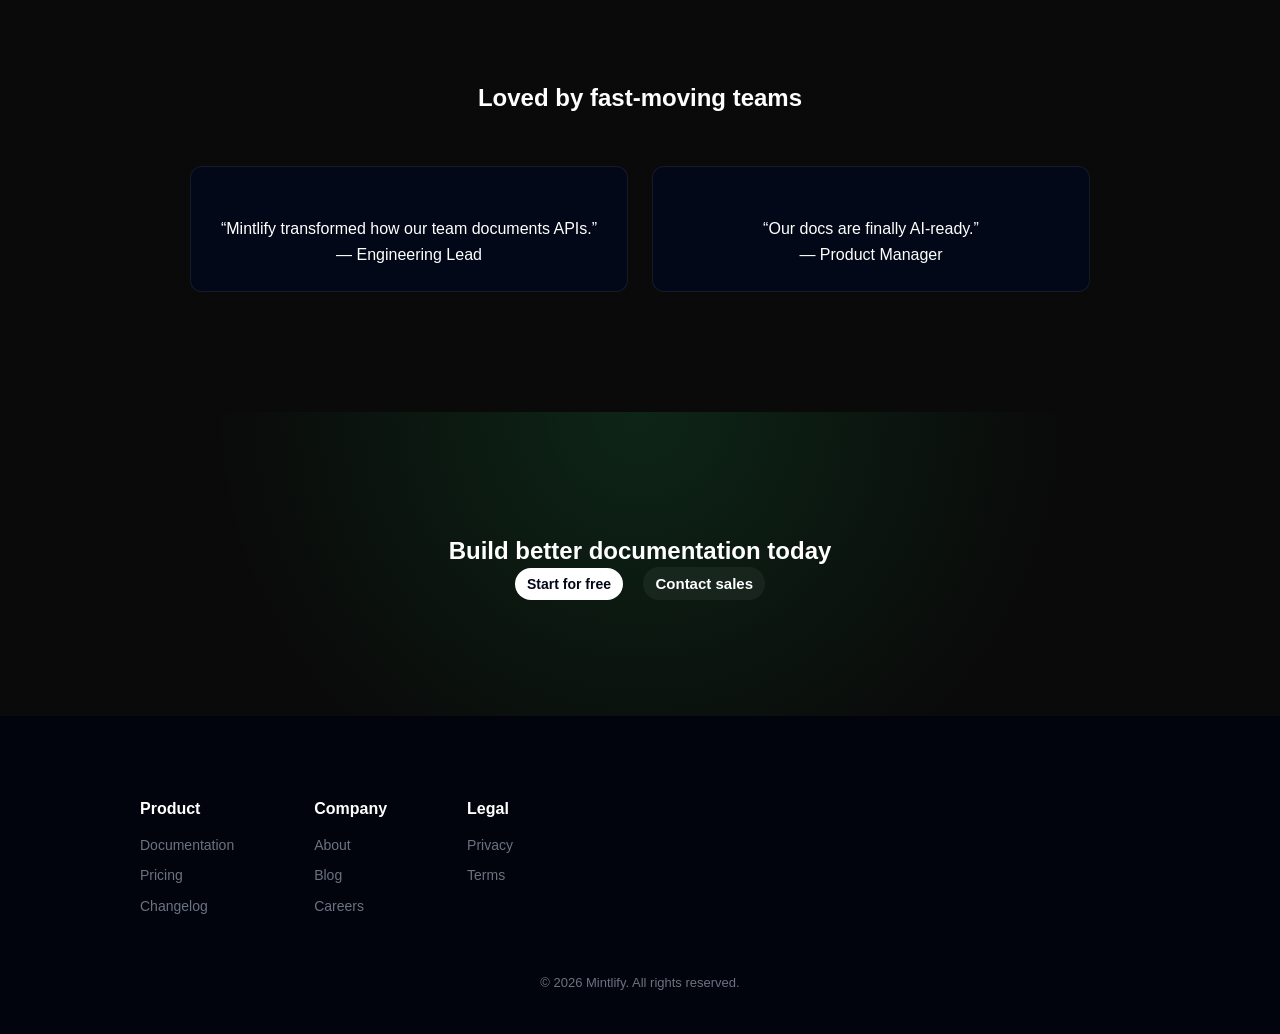
==== commit 4870b9c9: "added new sections in project" ====
--- a/assigment-2/mintlify-clone/index.html
+++ b/assigment-2/mintlify-clone/index.html
@@ -5,7 +5,7 @@
   <meta charset="UTF-8" />
   <title>Mintlify - The Intelligent Knowledge Platform</title>
 
-  <link rel="shortcut icon" href="assets/Mintlify-icon.jpeg" type="image/x-icon">
+  <link rel="shortcut icon" href="assets/mintlify.page-logo.png" type="image/x-icon">
 
   <link rel="stylesheet" href="style.css">
 </head>
@@ -144,12 +144,84 @@
   </section>
 
 
-  <!-- 6. INTELLIGENT ASSISTANT PREVIEW -->
-  <section class="assistant-preview">
-
-    
-
-  </section>
+  <!-- 6. ENTERPRISE SECTION -->
+  <section class="enterprise-section">
+    <div class="enterprise-section-container">
+
+      <span class="enterprise-section-badge">ENTERPRISE-REINVENTION</span>
+
+      <div class="enterprise-section-header">
+        <div>
+          <h1>Bring intelligence to<br />enterprise knowledge</h1>
+          <p>
+            Modernize without the rebuild with enterprise-grade professional
+            service & security.
+          </p>
+        </div>
+
+        <a href="#" class="enterprise-section-cta">
+          Explore for enterprise
+        </a>
+      </div>
+
+      <div class="enterprise-section-features">
+        <div>
+          <span><img src="assets/enterprise-logo1.png" alt="logo-1"></span>
+          <h3>Build with partnership</h3>
+          <p>
+            Direct, white-glove access to our documentation experts.
+            Dedicated migration support and guidance tailored to your setup,
+            and elevated support SLAs.
+          </p>
+        </div>
+
+        <div>
+          <span><img src="assets/enterprise-logo2.png" alt="logo-2"></span>
+          <h3>Compliance and access control</h3>
+          <p>
+            Compliant with SOC 2, and in the process for ISO/27001 and GDPR
+            compliance. Secure access and provisioning with SAML-based SSO.
+          </p>
+        </div>
+      </div>
+
+      <div class="enterprise-section-card">
+        <div>
+          <small>CUSTOMER STORY</small>
+          <h2>
+            See how Anthropic accelerates AI development with Mintlify
+          </h2>
+          <a href="#">Read story ></a>
+
+          <div class="enterprise-section-stats">
+            <div>
+              <strong>2M+</strong>
+              <span>Monthly active developers</span>
+            </div>
+
+            <div>
+              <strong>3+</strong>
+              <span>
+                Products serviced: Claude API, MCP, and Claude Code
+              </span>
+            </div>
+          </div>
+        </div>
+
+        <div class="enterprise-section-image"></div>
+      </div>
+
+      <div class="enterprise-section-logos">
+        <span><img src="assets/anthropic.png" alt="anthropic-image"></span>
+        <span><img src="assets/coinbase.svg" alt="coinbase-image"></span>
+        <span><img src="assets/hubspot-.png" alt="hubspot-image"></span>
+        <span><img src="assets/zapier.svg" alt="zapier-image"></span>
+        <span><img src="assets/AT&T.png" alt="att-image"></span>
+      </div>
+
+    </div>
+  </section>
+
 
 
   <!-- 7. ENTERPRISE FEATURES -->
--- a/assigment-2/mintlify-clone/style.css
+++ b/assigment-2/mintlify-clone/style.css
@@ -10,7 +10,7 @@
 
   --accent-green: rgba(20, 226, 136, 0.5);
   --accent-green-soft: rgba(34, 197, 94, 0.15);
-  --color-brand: lab(79.9844% -59.6292 22.5096);
+  --color-brand: #3ee4a7;
 
   --btn-primary-bg: #ffffff;
   --btn-primary-text: #020617;
@@ -84,7 +84,7 @@
 }
 
 .logo {
-  height: 22px;
+  height: 21px;
   cursor: pointer;
 }
 
@@ -354,7 +354,7 @@
   border: 1px solid var(--border-subtle);
   border-radius: var(--radius-lg);
   padding: 30px;
-  box-shadow: 0 4px 12px rgba(255, 255, 255, 0.03);
+  box-shadow: 0 4px 12px rgba(255, 255, 255, 0.02);
 }
 
 .bottom-visual-feature {
@@ -414,45 +414,175 @@
   width: 100%;
   margin-top: 28px;
   text-align: center;
-}
+  margin-bottom: 20vh;
+}
+
+/* ENTERPRISE SECTION */
 
 /* ASSISTANT */
-.assistant-preview {
-  padding: 120px 0;
-  background: #02050f;
-  text-align: center;
-}
-
-.assistant-preview h2 {
-  font-size: 40px;
-  margin-bottom: 16px;
-}
-
-.assistant-preview p {
-  color: var(--text-secondary);
-  max-width: 700px;
-  margin: 0 auto 48px;
-}
-
-/* ENTERPRISE */
-.enterprise {
-  padding: 120px 0;
-  text-align: center;
-}
-
-.enterprise-features {
-  display: flex;
-  gap: 24px;
-  max-width: 1000px;
-  margin: 48px auto 0;
-}
-
-.enterprise-card {
-  flex: 1;
-  padding: 28px;
-  background: var(--bg-card);
-  border-radius: var(--radius-md);
-  border: 1px solid var(--border-subtle);
+
+.enterprise-section {
+  padding: 80px 0;
+  background: rgba(255, 255, 255, 0.05);
+}
+
+/* container */
+.enterprise-section-container {
+  max-width: 1080px;
+  margin: auto;
+  padding: 0 24px;
+}
+
+/* badge */
+.enterprise-section-badge {
+  color: #3ee4a7;
+  font-size: 11px;
+  letter-spacing: 1px;
+  font-weight: 600;
+}
+
+/* header */
+.enterprise-section-header {
+  display: flex;
+  justify-content: space-between;
+  margin-top: 16px;
+}
+
+.enterprise-section-header > div > h1 {
+  font-size: 36px;
+  line-height: 1.15;
+}
+
+.enterprise-section-header > div > p {
+  margin-top: 16px;
+  max-width: 600px;
+  color: #b3b3b3;
+}
+
+/* CTA */
+.enterprise-section-cta {
+  padding: 8px 34px;
+  margin-top: auto;
+  background: #fff;
+  color: #000;
+  border-radius: 100px;
+  font-size: 15px;
+  font-weight: 600;
+  text-decoration: none;
+  align-self: flex-start;
+}
+
+/* features */
+.enterprise-section-features {
+  display: grid;
+  grid-template-columns: 1fr 1fr;
+  gap: 60px;
+  margin-top: 80px;
+}
+
+.enterprise-section-features > div > span {
+  color: #3ee4a7;
+  display: inline-block;
+  margin-bottom: 12px;
+}
+
+.enterprise-section-features > div > h3 {
+  font-size: 18px;
+  margin-bottom: 8px;
+}
+
+.enterprise-section-features > div > p {
+  margin-top: 20px;
+  color: #b3b3b3;
+  font-size: 16px;
+  line-height: 1.6;
+}
+
+/* card */
+.enterprise-section-card {
+  height: 60vh;
+  width: 115vh;
+  margin-top: 80px;
+  display: grid;
+  grid-template-columns: 1.2fr 1fr;
+  border-radius: 18px;
+  overflow: hidden;
+  background-image: url('assets/enterprise-card-image.png');
+  background-repeat: no-repeat;
+  background-size: cover;
+}
+
+.enterprise-section-card:hover {
+  filter: opacity(0.7);
+}
+
+.enterprise-section-card > div:first-child {
+  padding: 60px;
+  display: flex;
+  flex-direction: column;
+}
+
+.enterprise-section-card > div:first-child > small {
+  font-size: 12px;
+  font-family: 'Courier New', Courier, monospace;
+  font-weight: 600;
+}
+
+.enterprise-section-card > div:first-child > h2 {
+  margin-top: 20px;
+  width: 22rem;
+  font-weight: 500;
+  line-height: normal;
+}
+
+.enterprise-section-card > div:first-child > a {
+  margin-top: 40px;
+  color: #fff;
+  font-size: 16px;
+  text-decoration: none;
+}
+
+/* stats */
+.enterprise-section-stats {
+  padding-top: 130px;
+  display: flex;
+  gap: 40px;
+}
+
+.enterprise-section-stats > div {
+  width: 190px;
+}
+
+.enterprise-section-stats > div > strong {
+  font-size: 38px;
+  font-weight: 500;
+  display: block;
+}
+
+.enterprise-section-stats > div > span {
+  font-size: 15px;
+  color: #cfcfcf;
+}
+
+/* image */
+.enterprise-section-image {
+  background: url('your-image-here.jpg') center / cover no-repeat;
+}
+
+/* logos */
+
+.enterprise-section-logos {
+  display: flex;
+  align-items: center;
+  width: fit-content;
+  gap: 84px;
+  margin: 10px auto 0;
+}
+
+.enterprise-section-logos > span > img {
+  width: 100px;
+  margin-top: 30px;
+  filter: grayscale(100%) brightness(150%) opacity(0.8);
 }
 
 /* CASE STUDIES */
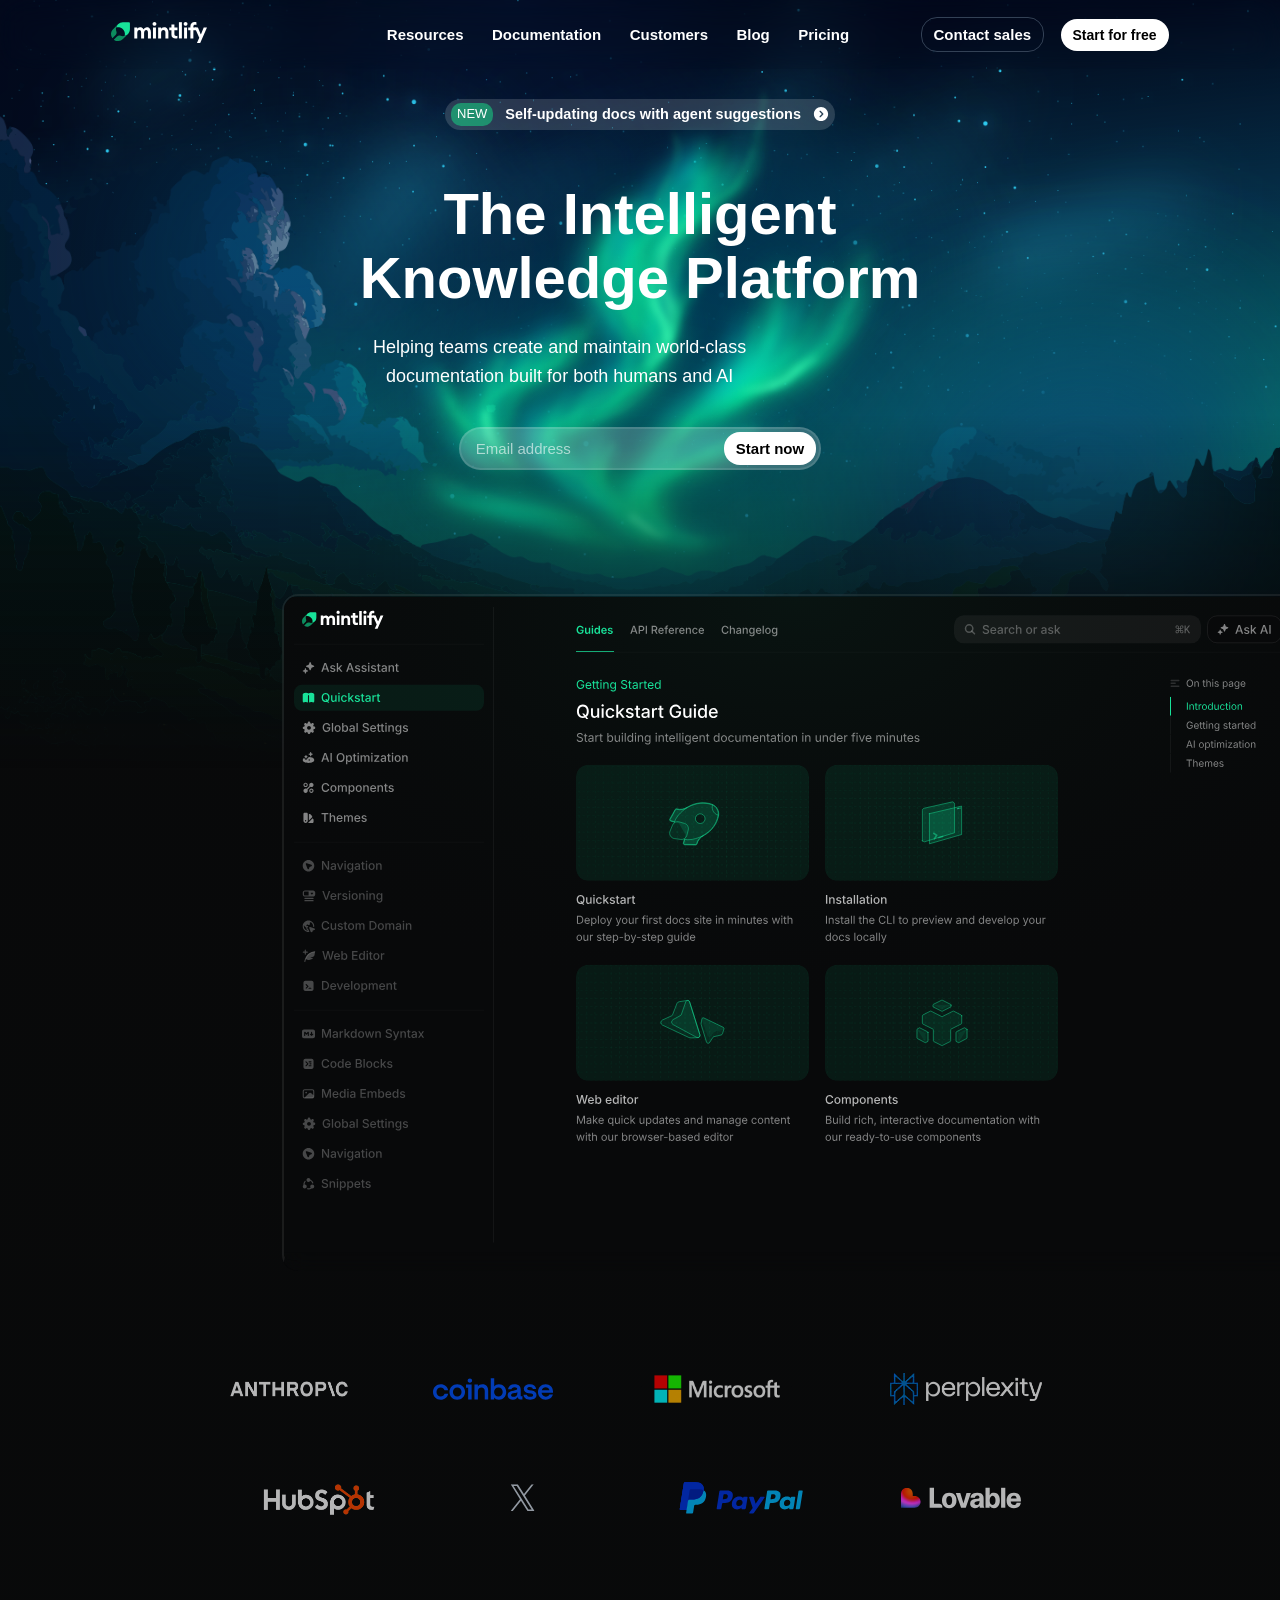
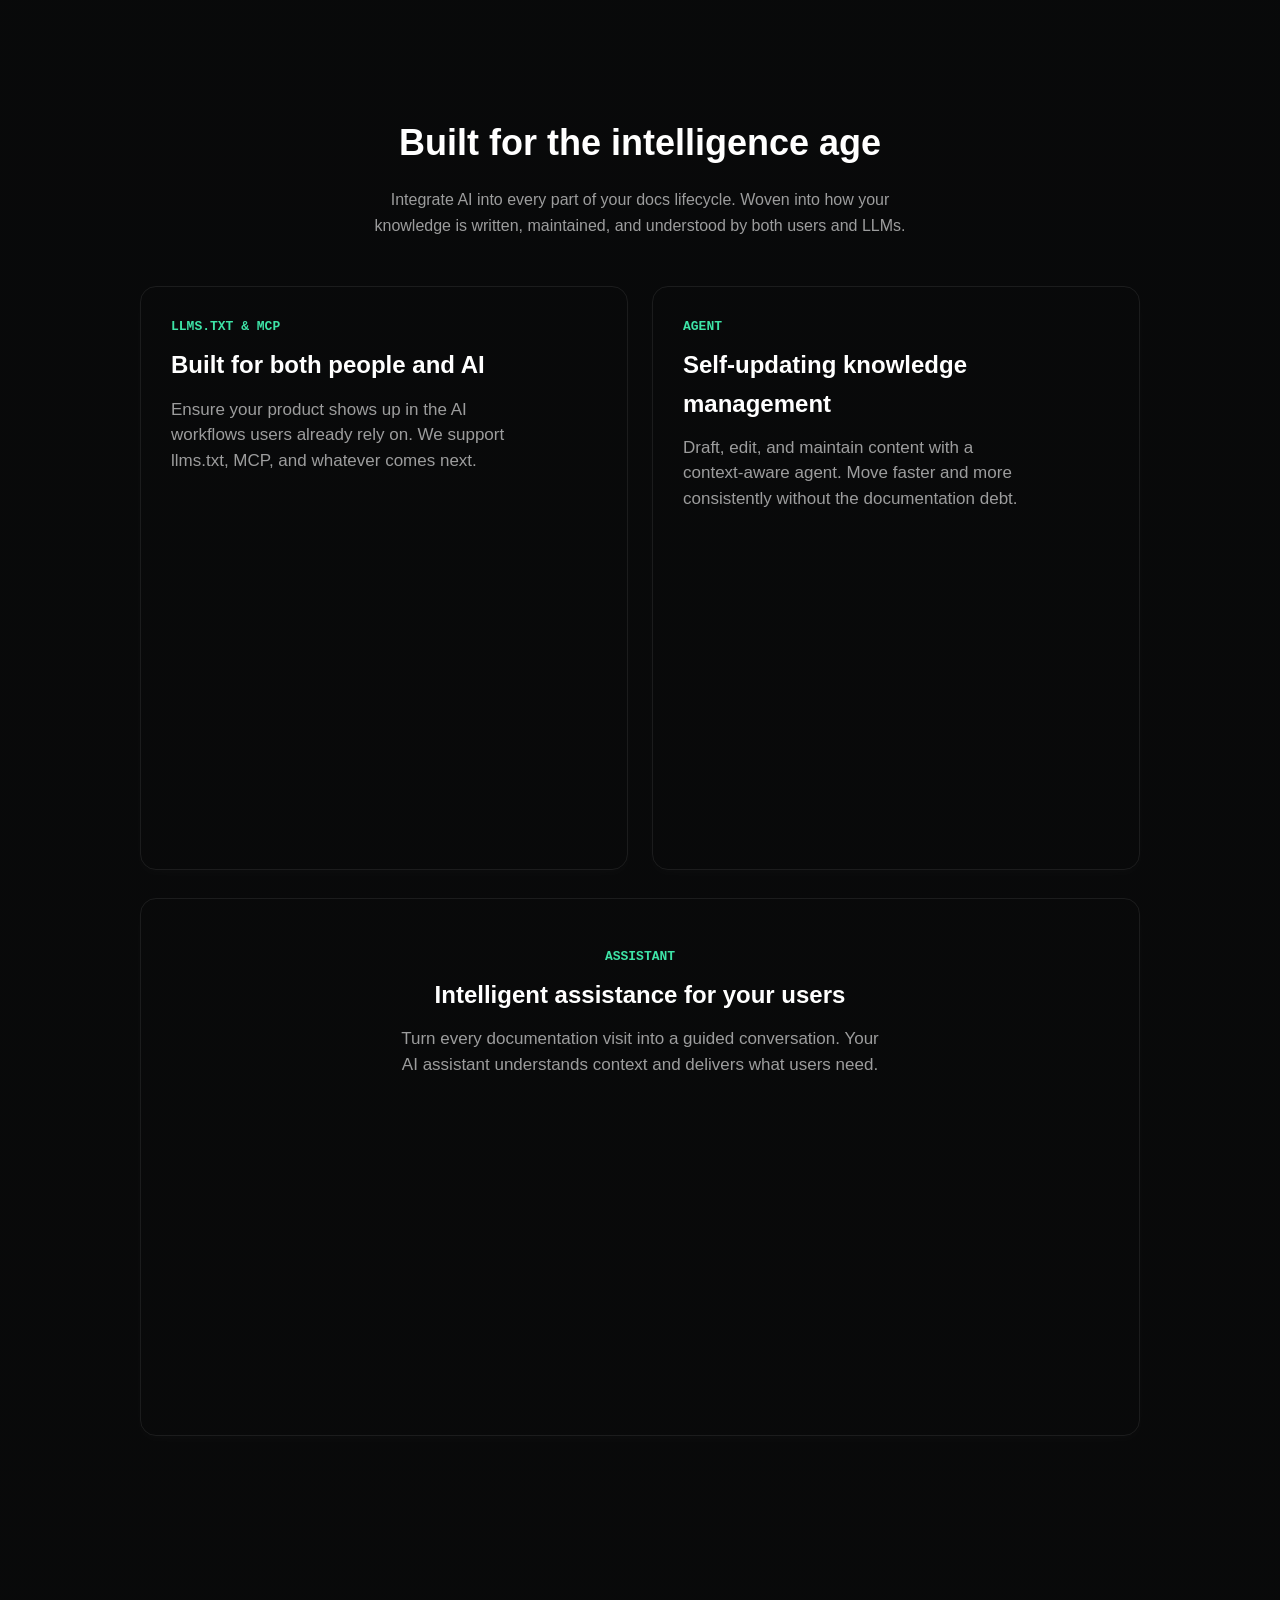
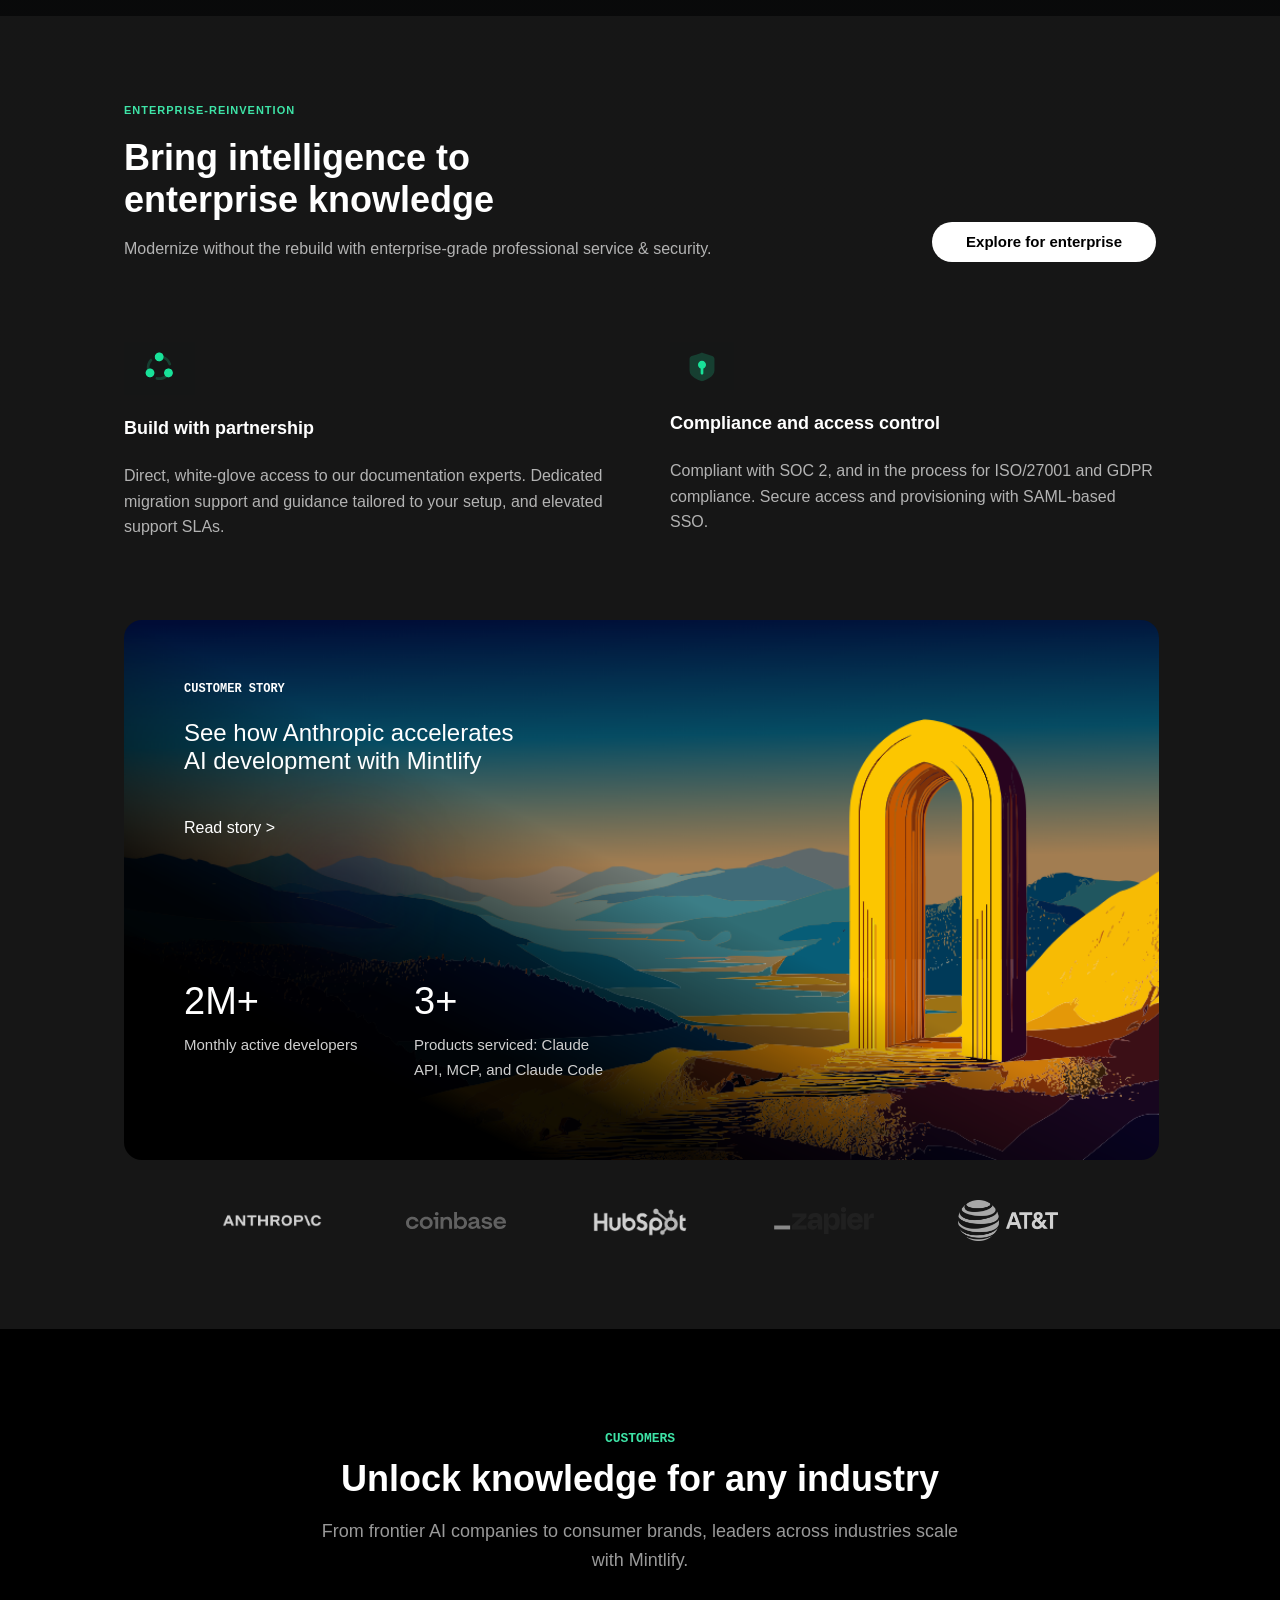
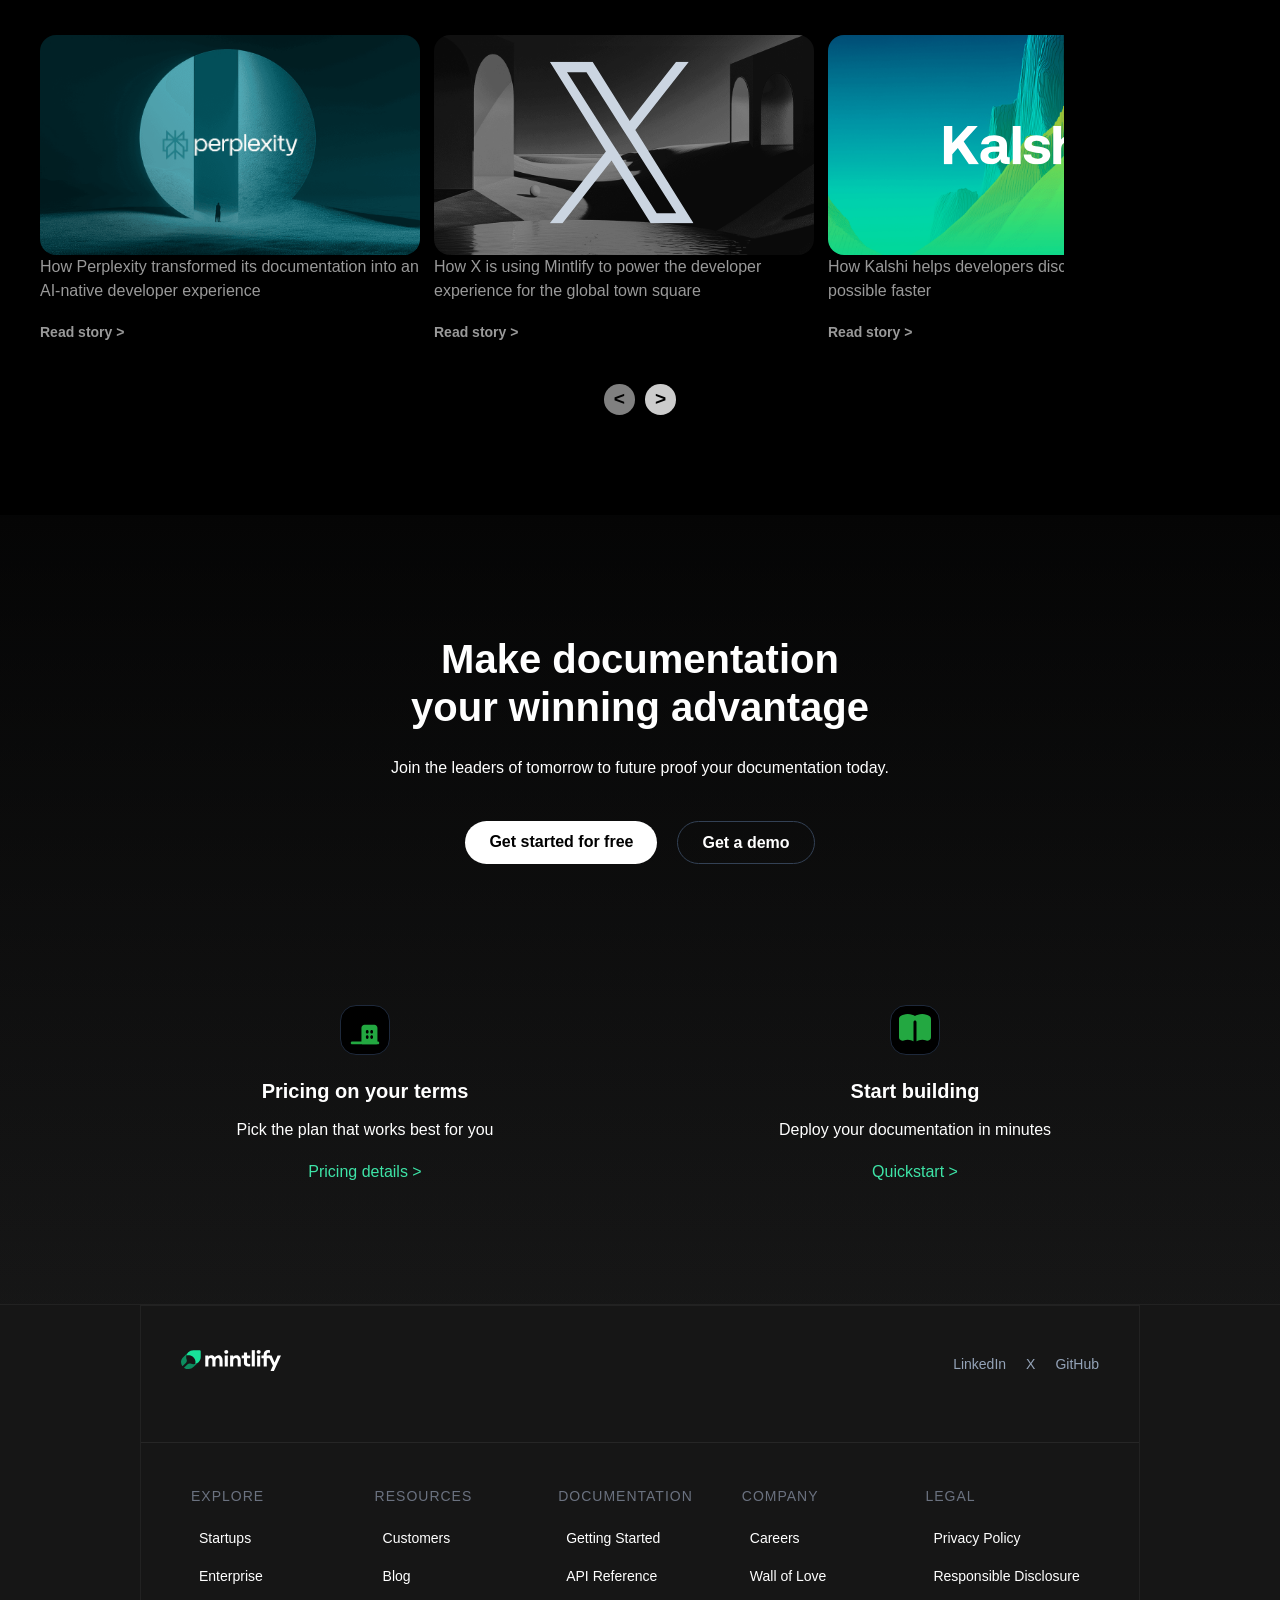
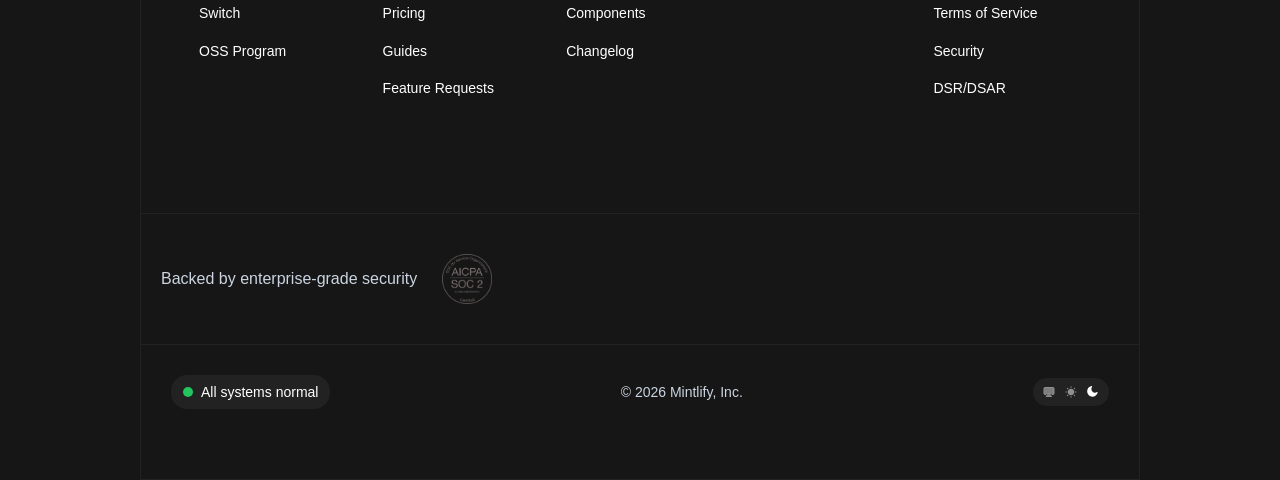
==== commit ea2ac0f9: "added remaining section in webpage" ====
--- a/assigment-2/mintlify-clone/index.html
+++ b/assigment-2/mintlify-clone/index.html
@@ -223,108 +223,249 @@
   </section>
 
 
-
-  <!-- 7. ENTERPRISE FEATURES -->
-  <section class="enterprise">
-
-    <h2>Built for enterprise scale</h2>
-
-    <p class="enterprise-intro">
-      Security, compliance, and control for modern teams.
-    </p>
-
-    <div class="enterprise-features">
-
-      <div class="enterprise-card">
-        <h3>Security</h3>
-        <p>SSO, role-based access control, and data protection.</p>
-      </div>
-
-      <div class="enterprise-card">
-        <h3>Compliance</h3>
-        <p>SOC 2, GDPR, and enterprise-grade compliance.</p>
-      </div>
-
-      <div class="enterprise-card">
-        <h3>Custom Domains</h3>
-        <p>Host your documentation on your own domain.</p>
-      </div>
-
-    </div>
-
-  </section>
-
-
-  <!-- 8. CASE STUDIES -->
-  <section class="case-studies">
-
-    <h2>Loved by fast-moving teams</h2>
-
-    <div class="case-cards">
-
-      <div class="case-card">
-        <img src="assets/case-1.jpg" alt="">
-        <p>“Mintlify transformed how our team documents APIs.”</p>
-        <span>— Engineering Lead</span>
-      </div>
-
-      <div class="case-card">
-        <img src="assets/case-2.jpg" alt="">
-        <p>“Our docs are finally AI-ready.”</p>
-        <span>— Product Manager</span>
-      </div>
-
-    </div>
-
-  </section>
-
-
-  <!-- 9. FINAL CTA -->
-  <section class="final-cta">
-
-    <h2>Build better documentation today</h2>
-
-    <div class="cta-buttons">
-      <a href="#" class="btn-primary">Start for free</a>
-      <a href="#" class="btn-secondary">Contact sales</a>
-    </div>
-
-  </section>
-
-
-  <!-- 10. FOOTER -->
-  <footer class="footer">
-
-    <div class="footer-columns">
-
-      <div class="footer-col">
-        <h4>Product</h4>
-        <a href="#">Documentation</a>
-        <a href="#">Pricing</a>
-        <a href="#">Changelog</a>
-      </div>
-
-      <div class="footer-col">
-        <h4>Company</h4>
-        <a href="#">About</a>
-        <a href="#">Blog</a>
-        <a href="#">Careers</a>
-      </div>
-
-      <div class="footer-col">
-        <h4>Legal</h4>
-        <a href="#">Privacy</a>
-        <a href="#">Terms</a>
-      </div>
-
-    </div>
-
-    <div class="footer-bottom">
-      <p>© 2026 Mintlify. All rights reserved.</p>
-    </div>
-
-  </footer>
-
-</body>
-
-</html>+  <!-- 7. CASE STUDIES -->
+  <section class="customers-section" aria-labelledby="customers-heading">
+    <div class="customers-container">
+
+      <header class="customers-header">
+        <p class="customers-label">Customers</p>
+        <h2 id="customers-heading" class="customers-title">
+          Unlock knowledge for any industry
+        </h2>
+        <p class="customers-subtitle">
+          From frontier AI companies to consumer brands, leaders across industries scale with Mintlify.
+        </p>
+      </header>
+
+      <div class="customers-cards">
+
+        <article class="customers-card">
+          <div class="customers-card-image">
+            <img src="assets/blue.png" alt="Perplexity case study">
+            <img src="assets/perplexity.webp" alt="perplexity-logo">
+          </div>
+          <div class="customers-card-content">
+            <h3>
+              How Perplexity transformed its documentation into an AI-native developer experience
+            </h3>
+            <a href="#" class="customers-link">Read story ></a>
+          </div>
+        </article>
+
+        <article class="customers-card">
+          <div class="customers-card-image">
+            <img src="assets/black.png" alt="X case study">
+            <img src="assets/x.svg" alt="x-logo">
+          </div>
+          <div class="customers-card-content">
+            <h3>
+              How X is using Mintlify to power the developer experience for the global town square
+            </h3>
+            <a href="#" class="customers-link">Read story ></a>
+          </div>
+        </article>
+
+        <article class="customers-card">
+          <div class="customers-card-image">
+            <img src="assets/green.png" alt="Kalshi case study">
+            <img src="assets/kalshi.svg" alt="kalshi-logo">
+          </div>
+          <div class="customers-card-content">
+            <h3>
+              How Kalshi helps developers discover what's possible faster
+            </h3>
+            <a href="#" class="customers-link">Read story ></a>
+          </div>
+        </article>
+
+        <article class="customers-card">
+          <div class="customers-card-image">
+            <img src="assets/cognition.png" alt="Cognition case study">
+            <img src="assets/Cognition-logo.png" alt="cognition-logo">
+          </div>
+          <div class="customers-card-content">
+            <h3>
+              How Cognition scaled their documentation to match their product ethos
+            </h3>
+            <a href="#" class="customers-link">Read story ></a>
+          </div>
+        </article>
+      </div>
+
+      <div class="check-next-card">
+        <p>
+          < </p>
+            <p> > </p>
+      </div>
+
+    </div>
+
+  </section>
+
+
+
+  <!-- 8. CTA Section -->
+  <section class="cta-section" aria-labelledby="cta-heading">
+    <div class="cta-container">
+
+      <!-- Main Heading -->
+      <header class="cta-header">
+        <h1 id="cta-heading" class="cta-title">
+          Make documentation<br />
+          your winning advantage
+        </h1>
+
+        <p class="cta-subtitle">
+          Join the leaders of tomorrow to future proof your documentation today.
+        </p>
+
+        <div class="cta-buttons">
+          <a href="#" class="btn btn-primary" role="button">
+            Get started for free
+          </a>
+
+          <a href="#" class="btn btn-secondary" role="button">
+            Get a demo
+          </a>
+        </div>
+      </header>
+
+      <!-- Divider -->
+      <div class="cta-divider"></div>
+
+      <!-- Feature Cards -->
+      <div class="cta-features">
+
+        <article class="feature-card">
+          <div class="feature-icon">
+            <img src="assets/building.svg" alt="building-logo">
+          </div>
+          <h2 class="feature-title">Pricing on your terms</h2>
+          <p class="feature-text">
+            Pick the plan that works best for you
+          </p>
+          <a href="#" class="feature-link">
+            Pricing details >
+          </a>
+        </article>
+
+        <article class="feature-card">
+          <div class="feature-icon">
+            <img src="assets/book.svg" alt="book-logo">
+          </div>
+          <h2 class="feature-title">Start building</h2>
+          <p class="feature-text">
+            Deploy your documentation in minutes
+          </p>
+          <a href="#" class="feature-link">
+            Quickstart >
+          </a>
+        </article>
+
+      </div>
+
+    </div>
+  </section>
+
+
+
+  <!-- 9. Footer Section -->
+  <footer class="site-footer" role="contentinfo">
+    <div class="footer-container">
+
+      <!-- Brand Section -->
+      <div class="footer-brand">
+        <a href="/" class="footer-logo" aria-label="Mintlify Home">
+          <span class="logo-icon">
+            <img src="assets/mintlify.dark-logo.svg" alt="mintlify-logo">
+          </span>
+        </a>
+
+        <div class="social-links">
+          <a href="#" aria-label="LinkedIn Profile" class="social-link">LinkedIn</a>
+          <a href="#" aria-label="Twitter Profile" class="social-link">X</a>
+          <a href="#" aria-label="GitHub Profile" class="social-link">GitHub</a>
+        </div>
+      </div>
+
+      <!-- Navigation Links -->
+      <nav class="footer-navigation" aria-label="Footer Navigation">
+
+        <div class="footer-column">
+          <h2 class="footer-heading">Explore</h2>
+          <ul class="footer-list">
+            <li><a href="#">Startups</a></li>
+            <li><a href="#">Enterprise</a></li>
+            <li><a href="#">Switch</a></li>
+            <li><a href="#">OSS Program</a></li>
+          </ul>
+        </div>
+
+        <div class="footer-column">
+          <h2 class="footer-heading">Resources</h2>
+          <ul class="footer-list">
+            <li><a href="#">Customers</a></li>
+            <li><a href="#">Blog</a></li>
+            <li><a href="#">Pricing</a></li>
+            <li><a href="#">Guides</a></li>
+            <li><a href="#">Feature Requests</a></li>
+          </ul>
+        </div>
+
+        <div class="footer-column">
+          <h2 class="footer-heading">Documentation</h2>
+          <ul class="footer-list">
+            <li><a href="#">Getting Started</a></li>
+            <li><a href="#">API Reference</a></li>
+            <li><a href="#">Components</a></li>
+            <li><a href="#">Changelog</a></li>
+          </ul>
+        </div>
+
+        <div class="footer-column">
+          <h2 class="footer-heading">Company</h2>
+          <ul class="footer-list">
+            <li><a href="#">Careers</a></li>
+            <li><a href="#">Wall of Love</a></li>
+          </ul>
+        </div>
+
+        <div class="footer-column">
+          <h2 class="footer-heading">Legal</h2>
+          <ul class="footer-list">
+            <li><a href="#">Privacy Policy</a></li>
+            <li><a href="#">Responsible Disclosure</a></li>
+            <li><a href="#">Terms of Service</a></li>
+            <li><a href="#">Security</a></li>
+            <li><a href="#">DSR/DSAR</a></li>
+          </ul>
+        </div>
+
+      </nav>
+
+      <!-- security grade section -->
+      <article class="footer-security-grade-section">
+        <p>Backed by enterprise-grade security</p>
+        <img src="assets/security-grade-logo.png" alt="security-grade-logo">
+      </article>
+
+      <!-- Bottom Section -->
+      <div class="footer-bottom">
+        <div class="footer-status">
+          <span class="status-dot"></span>
+          <span>All systems normal</span>
+        </div>
+
+        <p class="footer-copy">
+          © 2026 Mintlify, Inc.
+        </p>
+
+        <div class="footer-darklight-mode">
+          <img src="assets/monitor.svg" alt="darklight-mode">
+          <img src="assets/asset-svg-83.svg" alt="darklight-mode">
+          <img src="assets/asset-svg-84.svg" alt="darklight-mode">
+        </div>
+      </div>
+
+    </div>
+  </footer>
--- a/assigment-2/mintlify-clone/style.css
+++ b/assigment-2/mintlify-clone/style.css
@@ -510,6 +510,7 @@
   background-image: url('assets/enterprise-card-image.png');
   background-repeat: no-repeat;
   background-size: cover;
+  transition-duration: 0.3s;
 }
 
 .enterprise-section-card:hover {
@@ -586,69 +587,417 @@
 }
 
 /* CASE STUDIES */
-.case-studies {
-  padding: 120px 0;
+
+.customers-section {
+  background-color: #000;
+  padding: 100px 20px;
+  color: #fff;
+}
+
+.customers-container {
+  max-width: 1200px;
+  margin: 0 auto;
+}
+
+.customers-header {
   text-align: center;
-}
-
-.case-cards {
-  display: flex;
-  gap: 24px;
-  max-width: 900px;
-  margin: 48px auto 0;
-}
-
-.case-card {
-  flex: 1;
-  background: var(--bg-card);
-  padding: 24px;
-  border-radius: var(--radius-md);
-  border: 1px solid var(--border-subtle);
+  margin-bottom: 60px;
+}
+
+.customers-label {
+  text-transform: uppercase;
+  font-family: 'Courier New', Courier, monospace;
+  font-size: 13px;
+  font-weight: 600;
+  color: var(--color-brand);
+}
+
+.customers-title {
+  font-size: 36px;
+  font-weight: 600;
+  margin-bottom: 10px;
+}
+
+.customers-subtitle {
+  font-size: 18px;
+  color: var(--text-secondary);
+  max-width: 650px;
+  margin: 0 auto;
+}
+
+/* Cards Layout */
+
+.customers-cards {
+  position: relative;
+  display: flex;
+  width: 80vw;
+  gap: 14px;
+  overflow: hidden;
+}
+
+/* Individual Card */
+
+.customers-card-image {
+  position: relative;
+  width: 380px;
+  height: 220px;
+  overflow: hidden;
+  border-radius: var(--radius-lg);
+}
+
+.customers-card-image img:first-child {
+  width: 100%;
+  height: 100%;
+  object-fit: cover;
+  display: block;
+  transition: transform 0.4s ease;
+}
+
+.customers-card-image img:last-child {
+  position: absolute;
+  top: 50%;
+  left: 50%;
+  transform: translate(-50%, -50%);
+  max-width: 150px;
+  width: 60%;
+  height: auto;
+  z-index: 2;
+  pointer-events: none; /* prevents hover issues */
+}
+
+.customers-card-image img:hover {
+  filter: opacity(0.8);
+}
+
+.customers-card-image img:hover .customers-link {
+  color: var(--color-brand);
+}
+
+.customers-card-content h3 {
+  font-size: 16px;
+  font-weight: 500;
+  line-height: 1.5;
+  margin-bottom: 16px;
+  color: var(--text-secondary);
+}
+
+.customers-link {
+  font-size: 14px;
+  text-decoration: none;
+  color: var(--text-secondary);
+  font-weight: 600;
+}
+
+.check-next-card {
+  margin-top: 40px;
+  display: flex;
+  justify-content: center;
+  align-items: center;
+  gap: 10px;
+  color: #000;
+  font-weight: 700;
+  font-size: larger;
+}
+
+.check-next-card p:first-child {
+  background-color: rgba(255, 255, 255, 0.5);
+  padding: 0 10px;
+  border-radius: 100%;
+}
+
+.check-next-card p:last-child {
+  background-color: rgba(255, 255, 255, 0.8);
+  padding: 0 10px;
+  border-radius: 100%;
 }
 
 /* FINAL CTA */
-.final-cta {
-  padding: 120px 0;
+
+.cta-section {
+  background: linear-gradient(
+    to bottom,
+    rgba(0, 0, 0, 0.5),
+    rgba(255, 255, 255, 0.05)
+  );
+  padding: 120px 20px;
   text-align: center;
-  background: radial-gradient(
-    circle at top,
-    rgba(34, 197, 94, 0.15),
-    transparent 60%
-  );
-}
-
-.cta-buttons a {
-  margin: 0 8px;
-}
-
-/* FOOTER */
-.footer {
-  padding: 80px 0 40px;
-  background: #01040d;
-}
-
-.footer-columns {
+}
+
+.cta-container {
+  max-width: 1100px;
+  margin: 0 auto;
+}
+
+/* HEADER CONTENT */
+
+.cta-title {
+  font-size: 40px;
+  font-weight: 600;
+  line-height: 1.2;
+  margin-bottom: 24px;
+}
+
+.cta-subtitle {
+  font-size: 16px;
+  color: var(--btn-secondary-text);
+  margin-bottom: 40px;
+}
+
+/* BUTTONS */
+
+.cta-buttons {
+  display: flex;
+  justify-content: center;
+  gap: 20px;
+  flex-wrap: wrap;
+  margin-bottom: 80px;
+}
+
+.btn {
+  padding: 8px 24px;
+  border-radius: 999px;
+  text-decoration: none;
+  font-weight: 600;
+  font-size: 16px;
+  transition: all 0.3s ease;
+  display: inline-block;
+}
+
+/* Primary Button */
+.btn-primary {
+  background: #ffffff;
+  color: #000000;
+}
+
+.btn-primary:hover {
+  background: #e1e1f1;
+}
+
+/* Secondary Button */
+.btn-secondary {
+  border: 1px solid #334155;
+  color: #ffffff;
+  background: transparent;
+}
+
+.btn-secondary:hover {
+  background: #111827;
+}
+
+/* Divider Line */
+
+.cta-divider {
+  height: 1px;
+  width: 100%;
+  margin-bottom: 60px;
+}
+
+/* FEATURES */
+
+.cta-features {
+  display: grid;
+  grid-template-columns: repeat(auto-fit, minmax(180px, 1fr));
+  align-items: start;
+}
+
+.feature-card {
+  text-align: center;
+}
+
+.feature-icon {
+  width: 50px;
+  height: 50px;
+  margin: 0 auto 20px;
+  background: #000;
+  border: 1px solid #1e293b;
+  border-radius: 16px;
+  align-items: center;
+  justify-content: center;
+  padding: 8px;
+}
+
+.feature-title {
+  font-size: 20px;
+  margin-bottom: 10px;
+}
+
+.feature-text {
+  margin-bottom: 16px;
+}
+
+.feature-link {
+  color: var(--color-brand);
+  text-decoration: none;
+}
+
+.feature-link:hover {
+  text-decoration: underline;
+}
+
+/* Footer Base Styling */
+
+.site-footer {
+  border-top: 1px solid rgba(255, 255, 255, 0.05);
+  background: rgba(255, 255, 255, 0.05);
+  color: #cbd5e1;
+}
+
+.footer-container {
+  border: 1px solid rgba(255, 255, 255, 0.05);
   max-width: 1000px;
-  margin: auto;
-  display: flex;
-  gap: 80px;
-}
-
-.footer-col h4 {
+  margin: 0 auto;
+  padding: 40px 0;
+}
+
+/* Brand Section */
+
+.footer-brand {
+  display: flex;
+  justify-content: space-between;
+  align-items: center;
+  margin-bottom: 60px;
+  flex-wrap: wrap;
+  padding: 0 40px;
+}
+
+.footer-logo {
+  display: flex;
+  align-items: center;
+  text-decoration: none;
+  color: #ffffff;
+  font-size: 22px;
+  font-weight: 600;
+}
+
+.logo-icon > img {
+  width: 100px;
+}
+
+.social-links {
+  display: flex;
+  gap: 20px;
+}
+
+.social-link {
+  text-decoration: none;
+  color: #94a3b8;
+  font-size: 14px;
+  transition: color 0.3s ease;
+}
+
+.social-link:hover {
+  color: #ffffff;
+}
+
+/* Navigation Columns */
+
+.footer-navigation {
+  display: grid;
+  padding: 40px 40px;
+  grid-template-columns: repeat(auto-fit, minmax(160px, 1fr));
+  margin-bottom: 60px;
+  border-top: 1px solid rgba(255, 255, 255, 0.07);
+}
+
+.footer-heading {
+  font-size: 14px;
+  text-transform: uppercase;
+  letter-spacing: 1px;
+  color: var(--text-muted);
+  margin-bottom: 16px;
+  font-weight: 500;
+  padding: 2px 10px;
+}
+
+.footer-list {
+  list-style: none;
+  padding: 0;
+  margin: 0;
+}
+
+.footer-list li {
   margin-bottom: 12px;
 }
 
-.footer-col a {
-  display: block;
+.footer-list a {
   text-decoration: none;
-  color: var(--text-muted);
-  margin-bottom: 8px;
+  padding: 8px 18px;
+  color: var(--text-primary);
   font-size: 14px;
-}
+  transition: color 0.3s ease;
+}
+
+.footer-list a:hover {
+  background-color: var(--btn-secondary-bg);
+  padding: 8px 18px;
+  border-radius: var(--radius-lg);
+}
+
+/* bottom section */
+.footer-security-grade-section {
+  display: flex;
+  align-items: center;
+  gap: 25px;
+  padding: 40px 20px;
+  border-top: 1px solid rgba(255, 255, 255, 0.05);
+}
+
+.footer-security-grade-section > img {
+  width: 50px;
+}
+
+/* Bottom Section */
 
 .footer-bottom {
-  text-align: center;
-  margin-top: 48px;
-  font-size: 13px;
-  color: var(--text-muted);
-}
+  border-top: 1px solid rgba(255, 255, 255, 0.05);
+  padding: 30px;
+  display: flex;
+  justify-content: space-between;
+  align-items: center;
+  flex-wrap: wrap;
+  gap: 20px;
+}
+
+.footer-status {
+  display: flex;
+  align-items: center;
+  font-size: 14px;
+  color: #ffffff;
+  background-color: var(--btn-secondary-bg);
+  padding: 6px 12px;
+  border-radius: var(--radius-lg);
+}
+
+.status-dot {
+  width: 10px;
+  height: 10px;
+  background-color: #22c55e;
+  border-radius: 50%;
+  margin-right: 8px;
+}
+
+.footer-copy {
+  font-size: 14px;
+  margin: 0;
+}
+
+.footer-darklight-mode {
+  background-color: rgba(255, 255, 255, 0.05);
+  display: flex;
+  width: auto;
+  height: auto;
+  justify-content: center;
+  align-items: center;
+  padding: 8px 10px;
+  border-radius: var(--radius-lg);
+  gap: 10px;
+}
+
+.footer-darklight-mode > img {
+  filter: opacity(0.5) invert(1);
+  width: 12px;
+}
+
+.footer-darklight-mode > img:nth-child(3) {
+  filter: opacity(1) invert(1);
+}
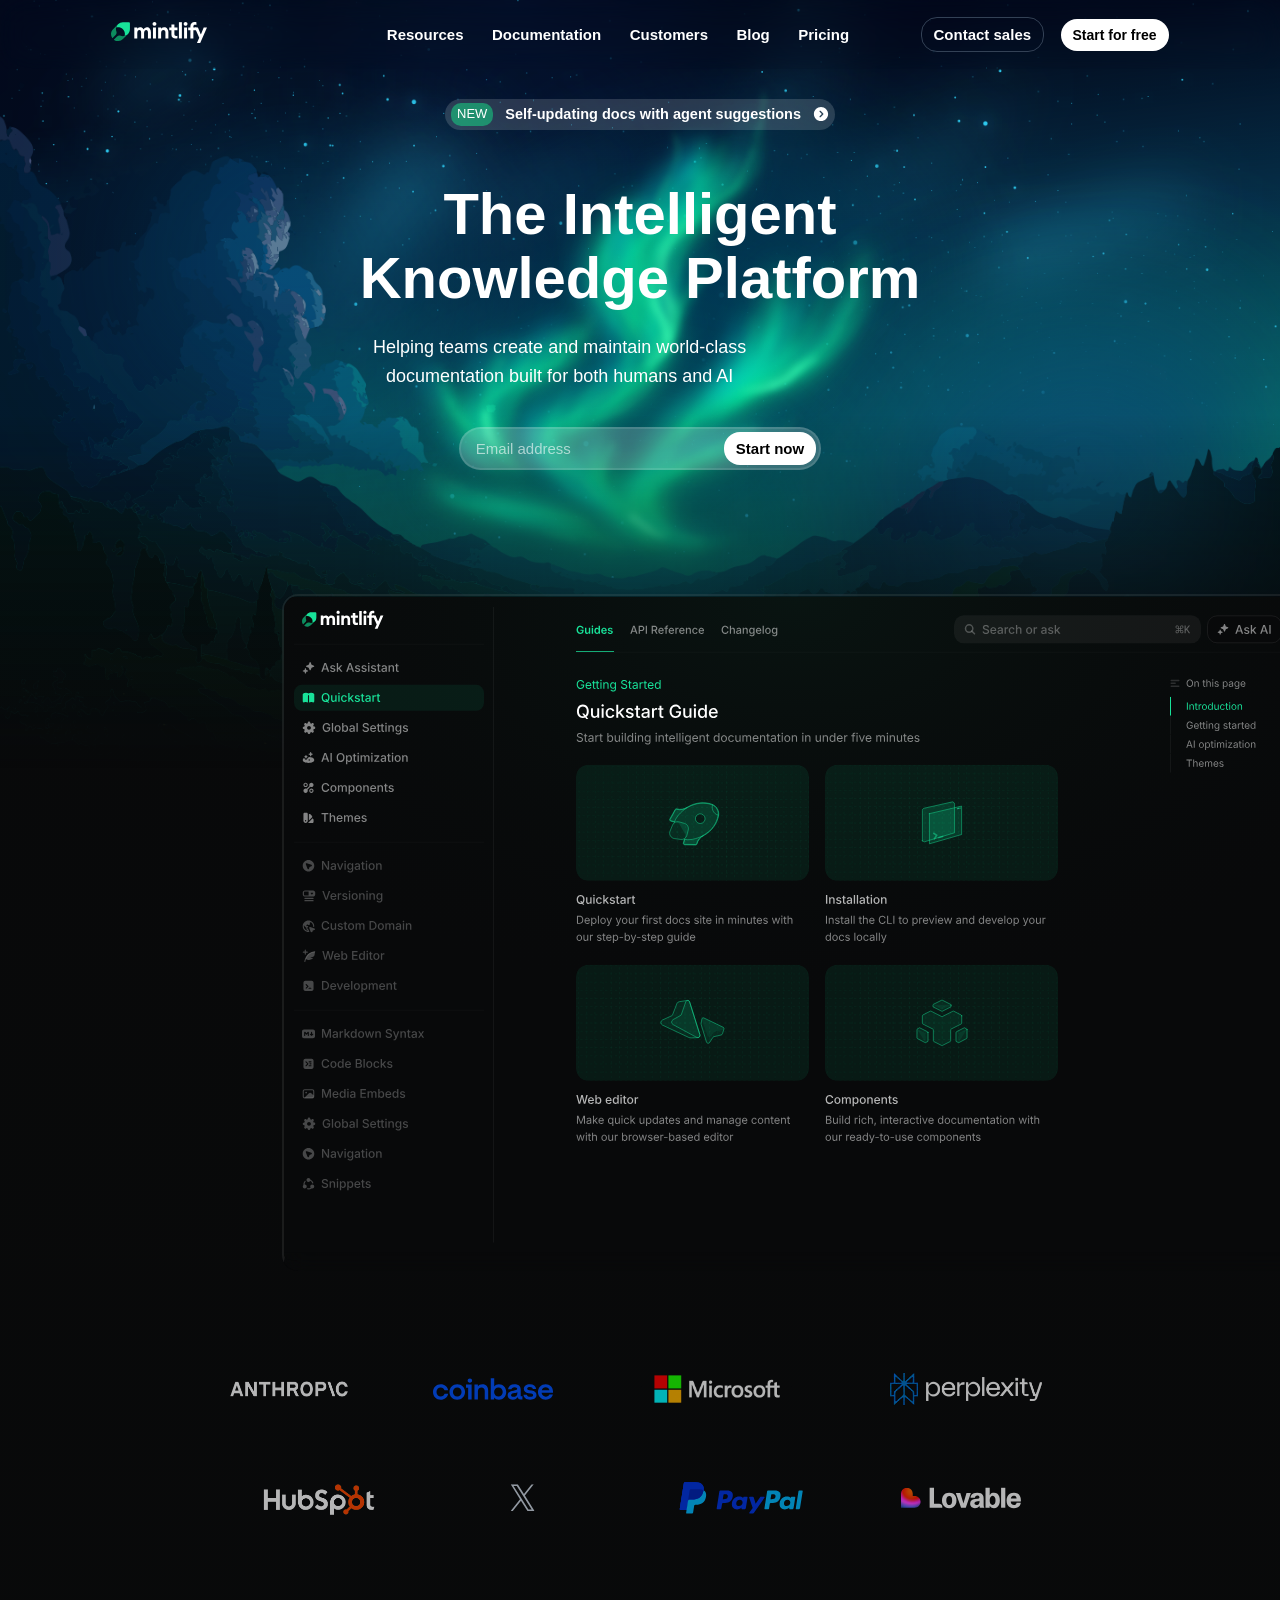
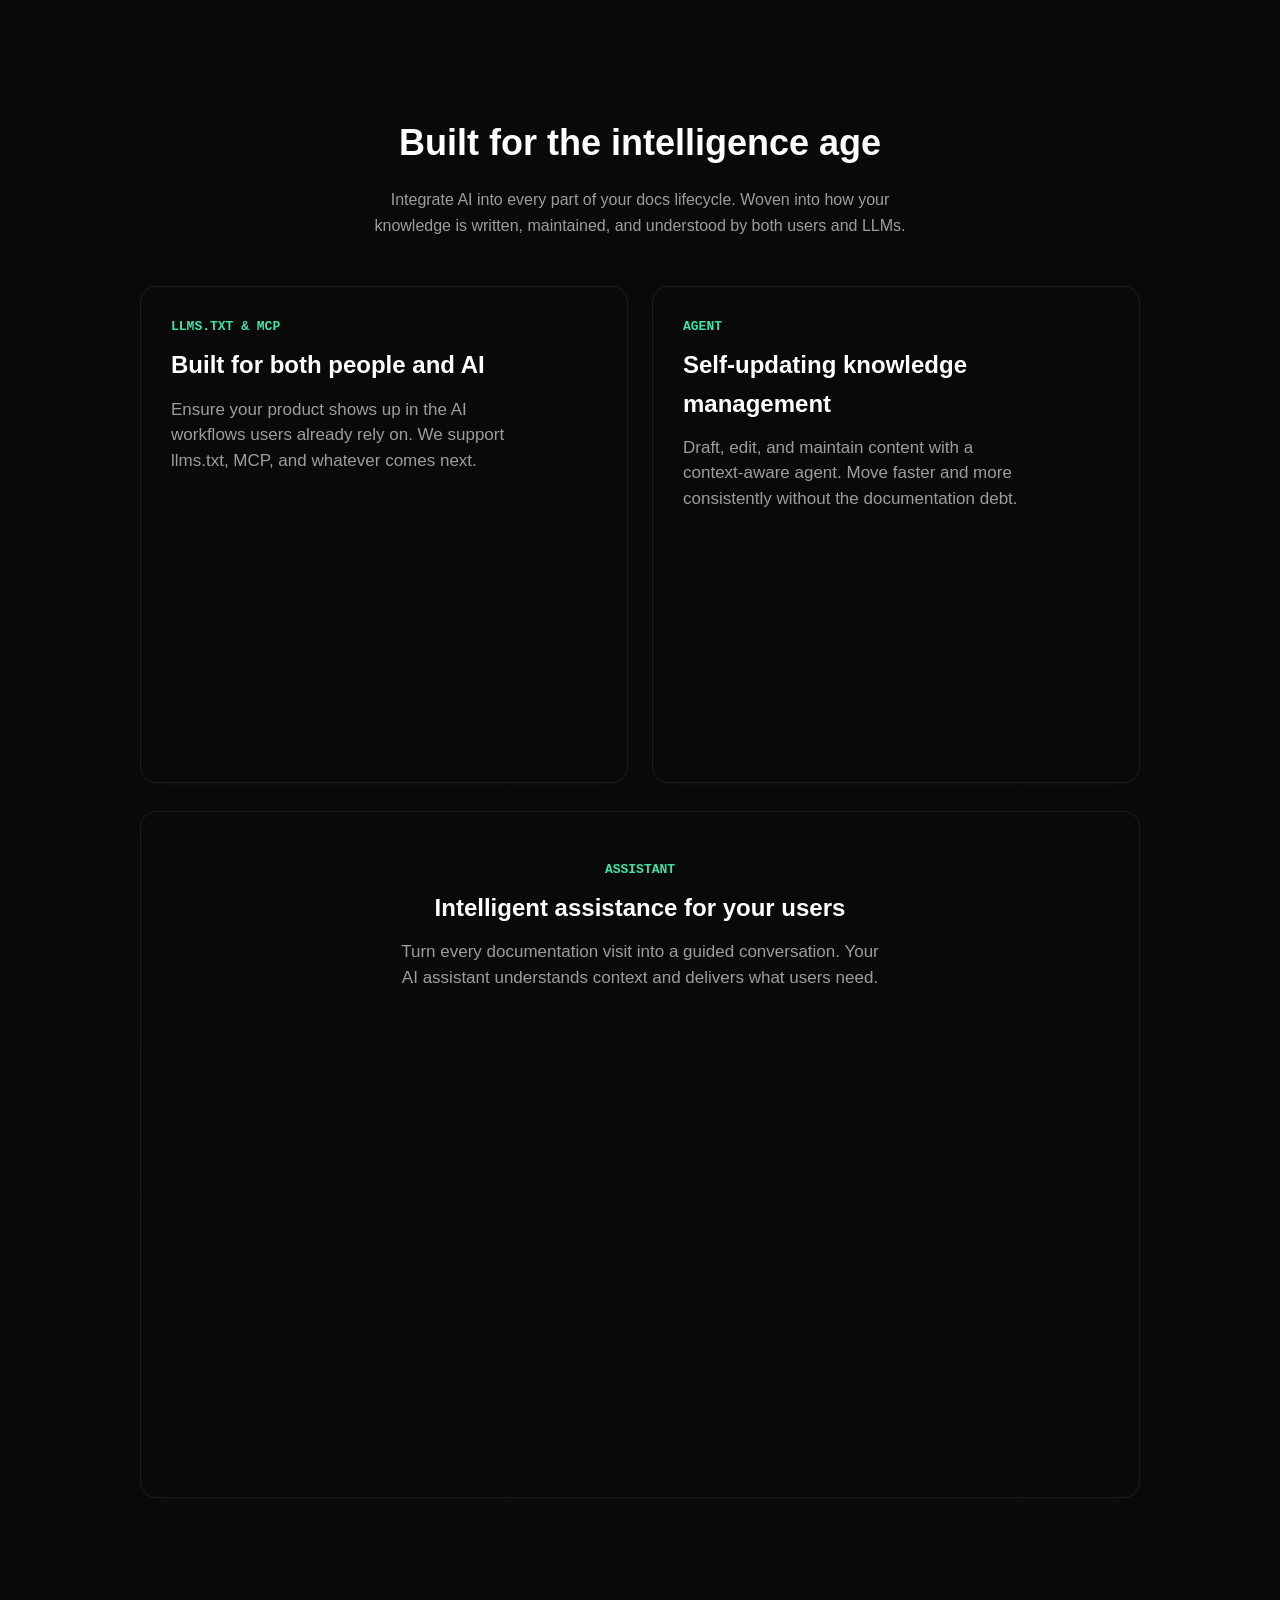
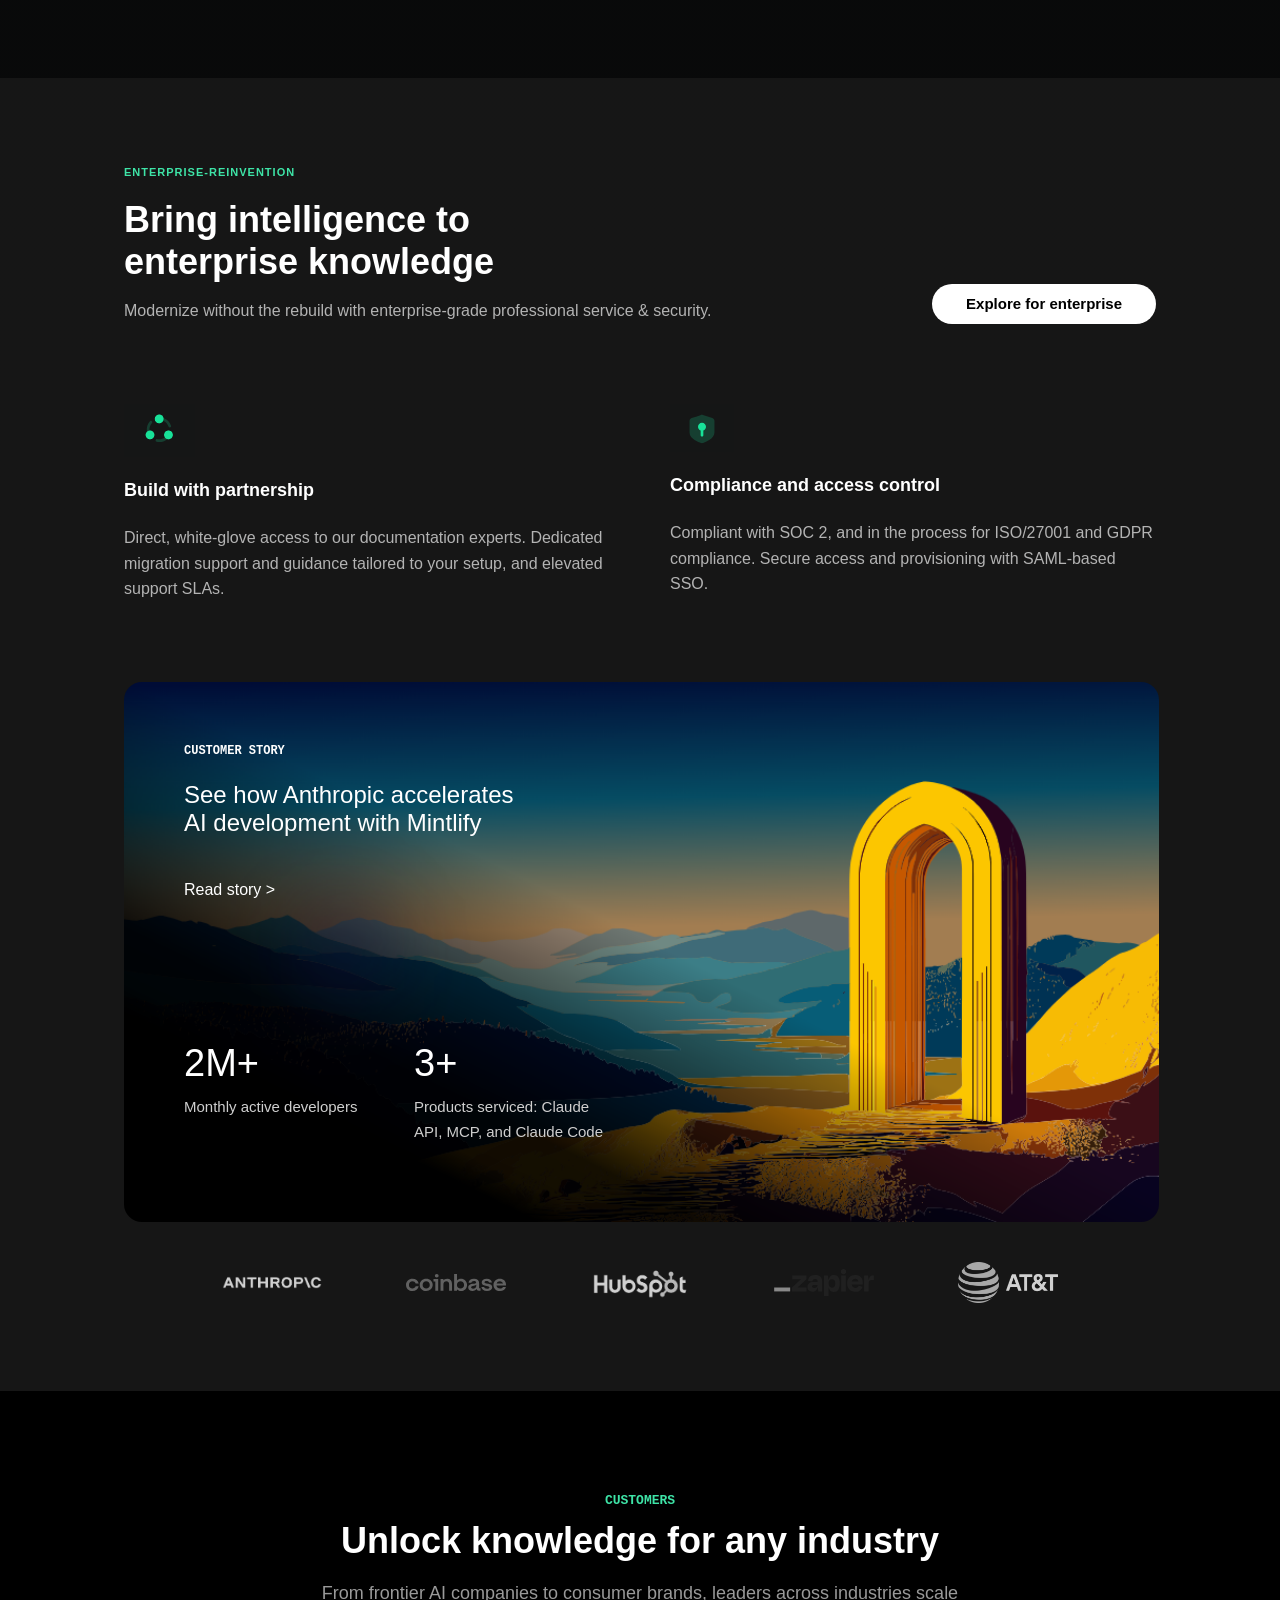
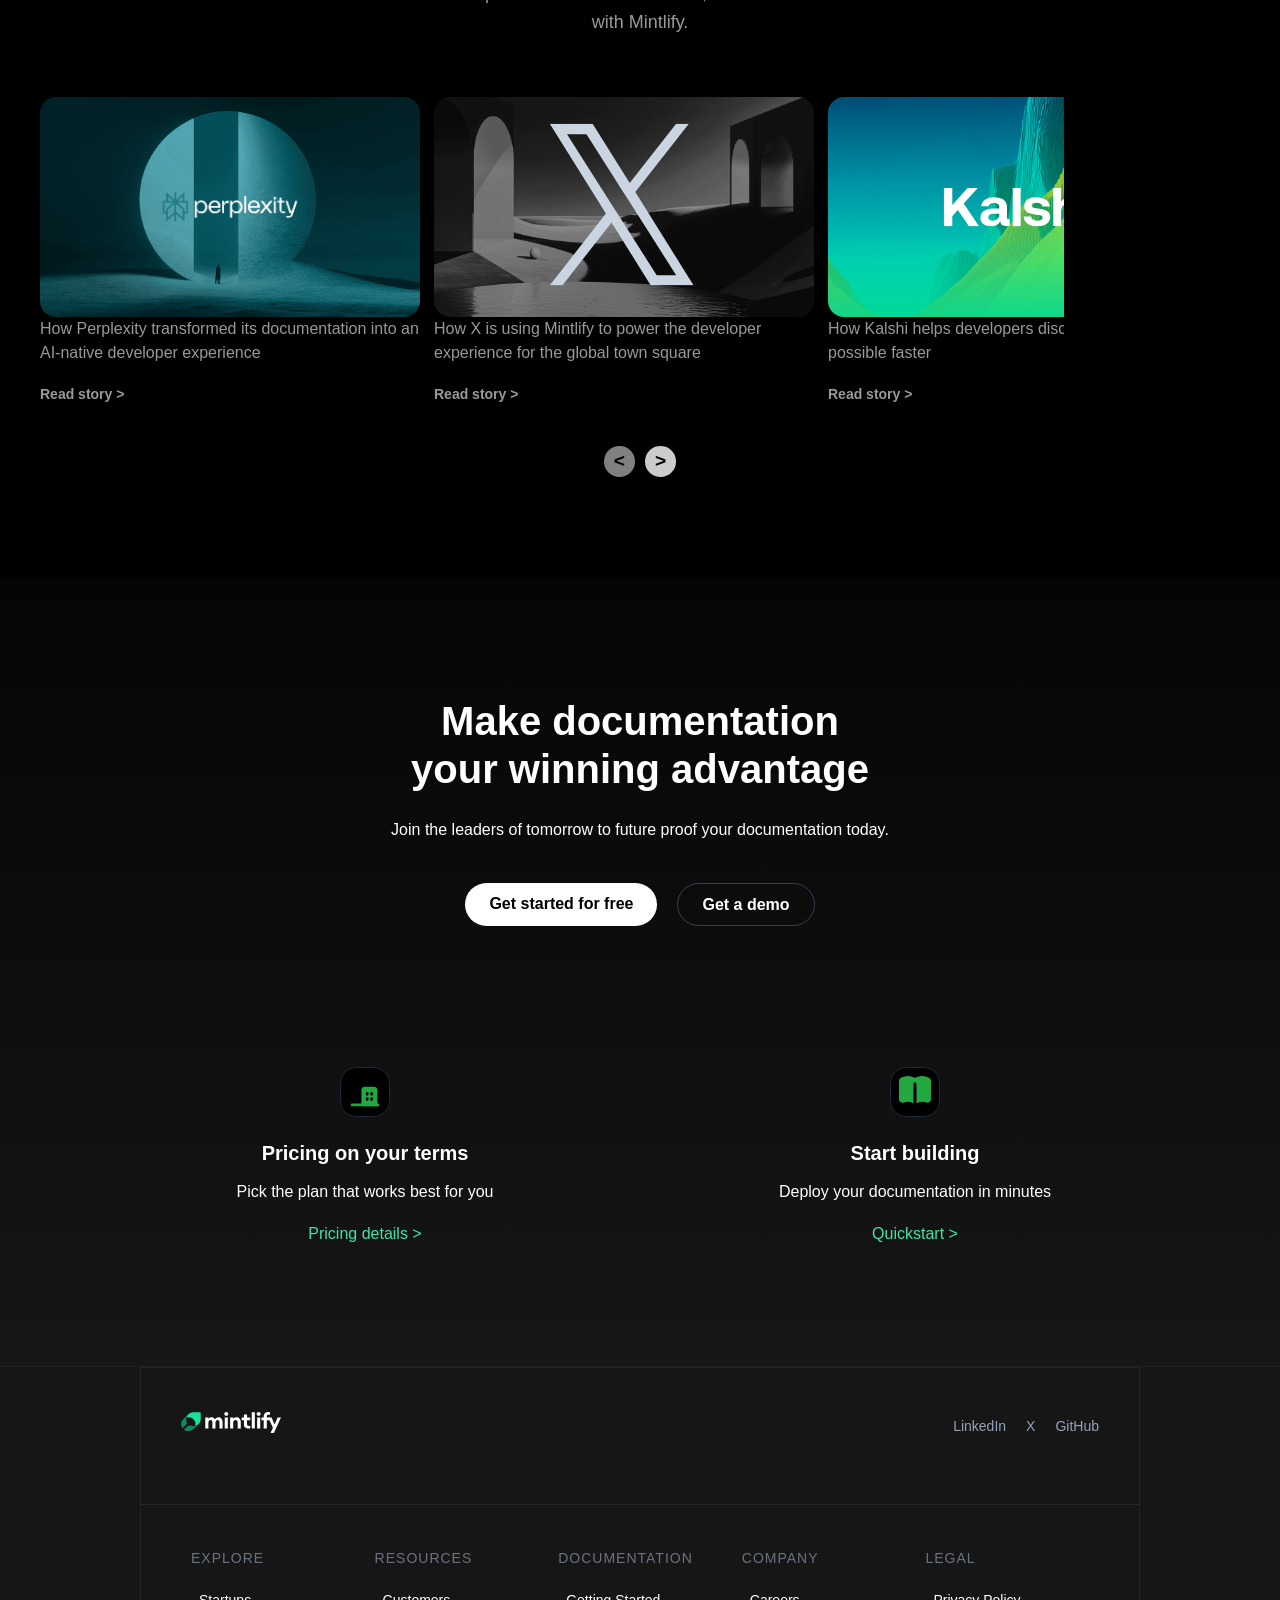
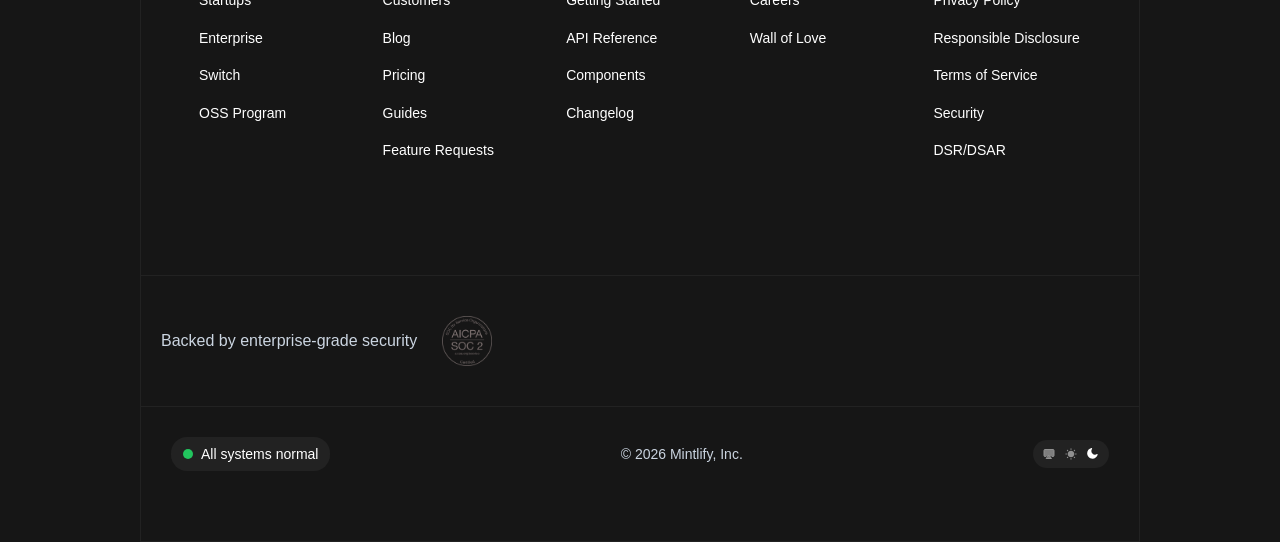
==== commit 89019d4b: "added remaining feature section and footer section parts" ====
--- a/assigment-2/mintlify-clone/index.html
+++ b/assigment-2/mintlify-clone/index.html
@@ -117,7 +117,7 @@
         <p class="feature-para-2">Ensure your product shows up in the AI workflows users already rely on. We support
           llms.txt, MCP, and
           whatever comes next.</p>
-        <video src=""></video>
+        <video src="assets/top-visual1-video.mp4" loop autoplay muted></video>
       </div>
 
       <div class="top-visual-feature-2">
@@ -126,7 +126,7 @@
         <p class="feature-para-2">Draft, edit, and maintain content with a context-aware agent. Move faster and more
           consistently without the
           documentation debt.</p>
-        <video src=""></video>
+        <video src="assets/top-visual2-video.mp4" loop autoplay muted></video>
       </div>
 
     </article>
@@ -138,7 +138,7 @@
       <p class="feature-para-2">Turn every documentation visit into a guided conversation. Your AI assistant understands
         context and
         delivers what users need.</p>
-      <video src=""></video>
+      <video src="assets/top-visual3-video.mp4" loop autoplay muted></video>
       </div>
 
   </section>
--- a/assigment-2/mintlify-clone/style.css
+++ b/assigment-2/mintlify-clone/style.css
@@ -355,6 +355,7 @@
   border-radius: var(--radius-lg);
   padding: 30px;
   box-shadow: 0 4px 12px rgba(255, 255, 255, 0.02);
+  overflow: hidden;
 }
 
 .bottom-visual-feature {
@@ -402,12 +403,20 @@
   margin: 0 auto;
 }
 
+
 .top-visual-feature-1 > video,
 .top-visual-feature-2 > video,
 .bottom-visual-feature > video {
   width: 100%;
-  height: 20rem;
+  height: 100%;
+  margin-top:  -20px;
   border-radius: var(--radius-lg);
+  margin-bottom: 40px;
+}
+
+.bottom-visual-feature > video{
+  margin:  40px 0 -40px 0 ;
+
 }
 
 .bottom-visual-feature {
@@ -418,8 +427,6 @@
 }
 
 /* ENTERPRISE SECTION */
-
-/* ASSISTANT */
 
 .enterprise-section {
   padding: 80px 0;
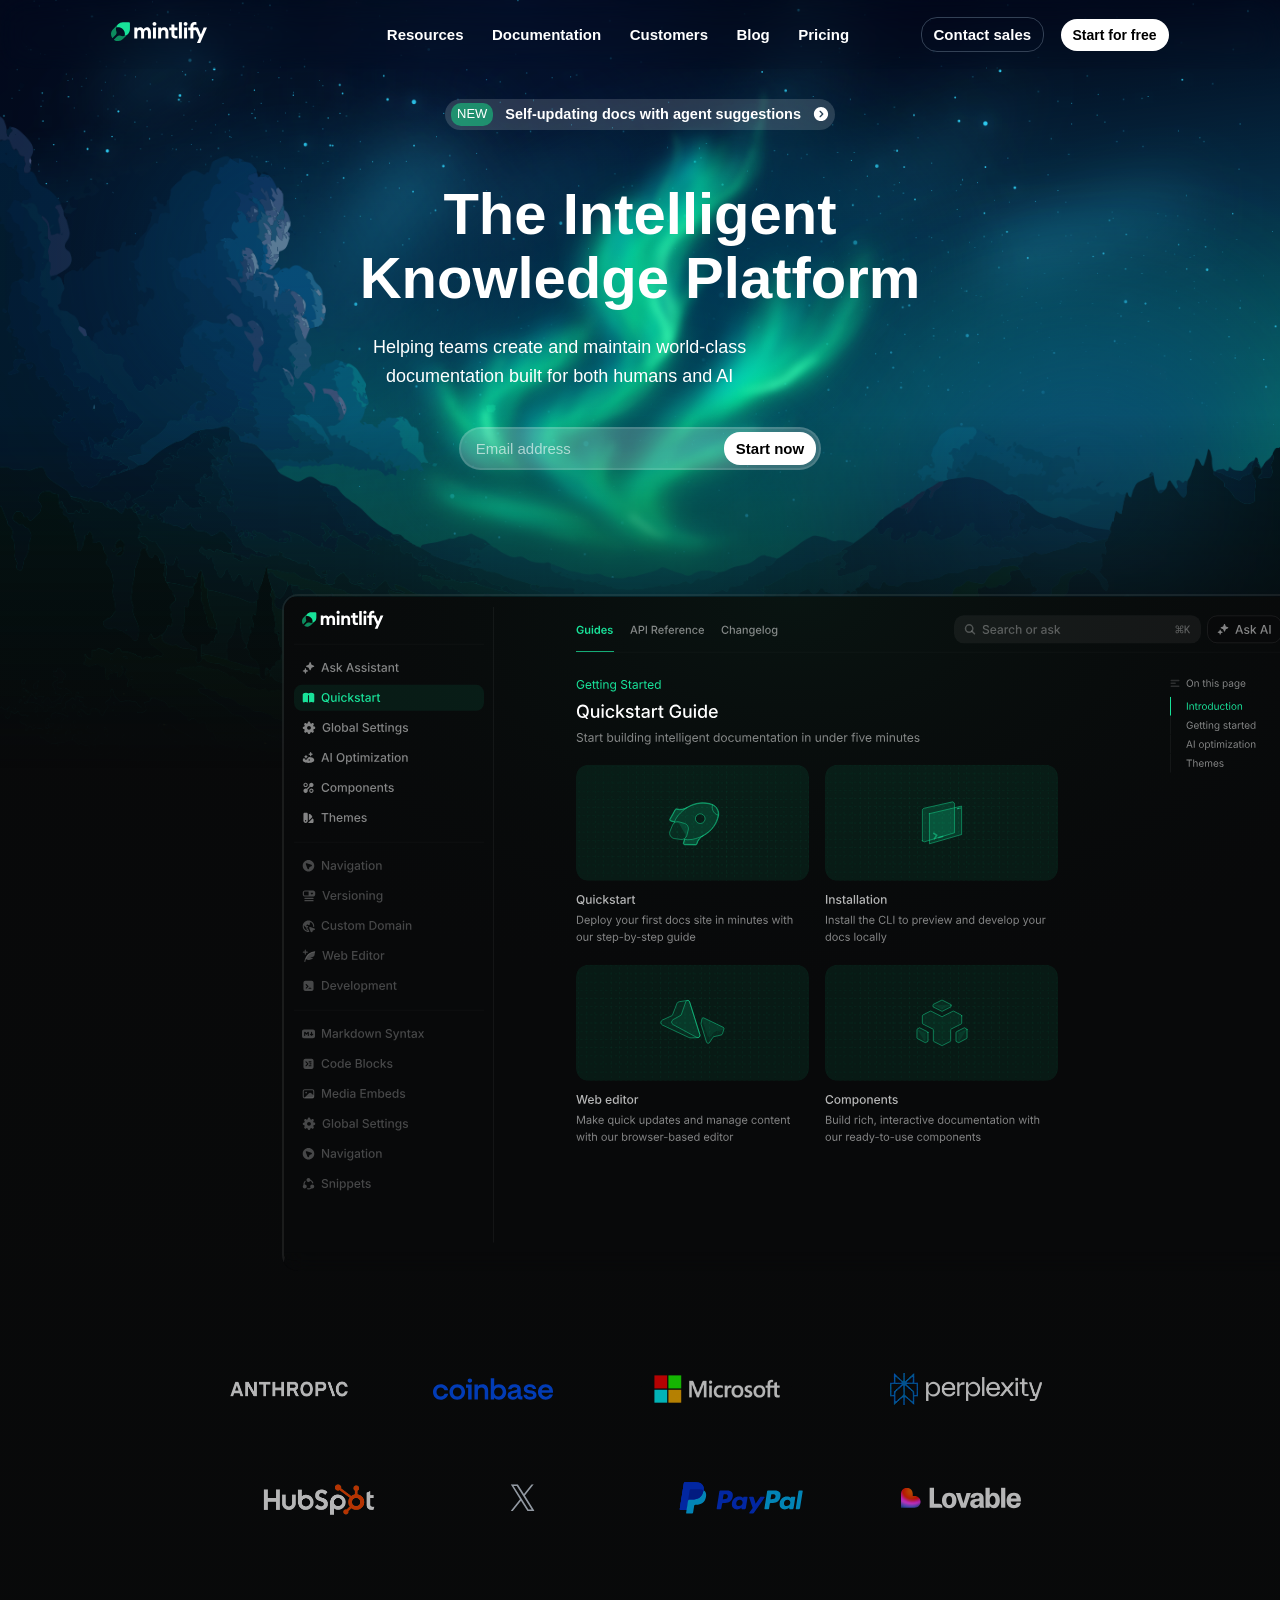
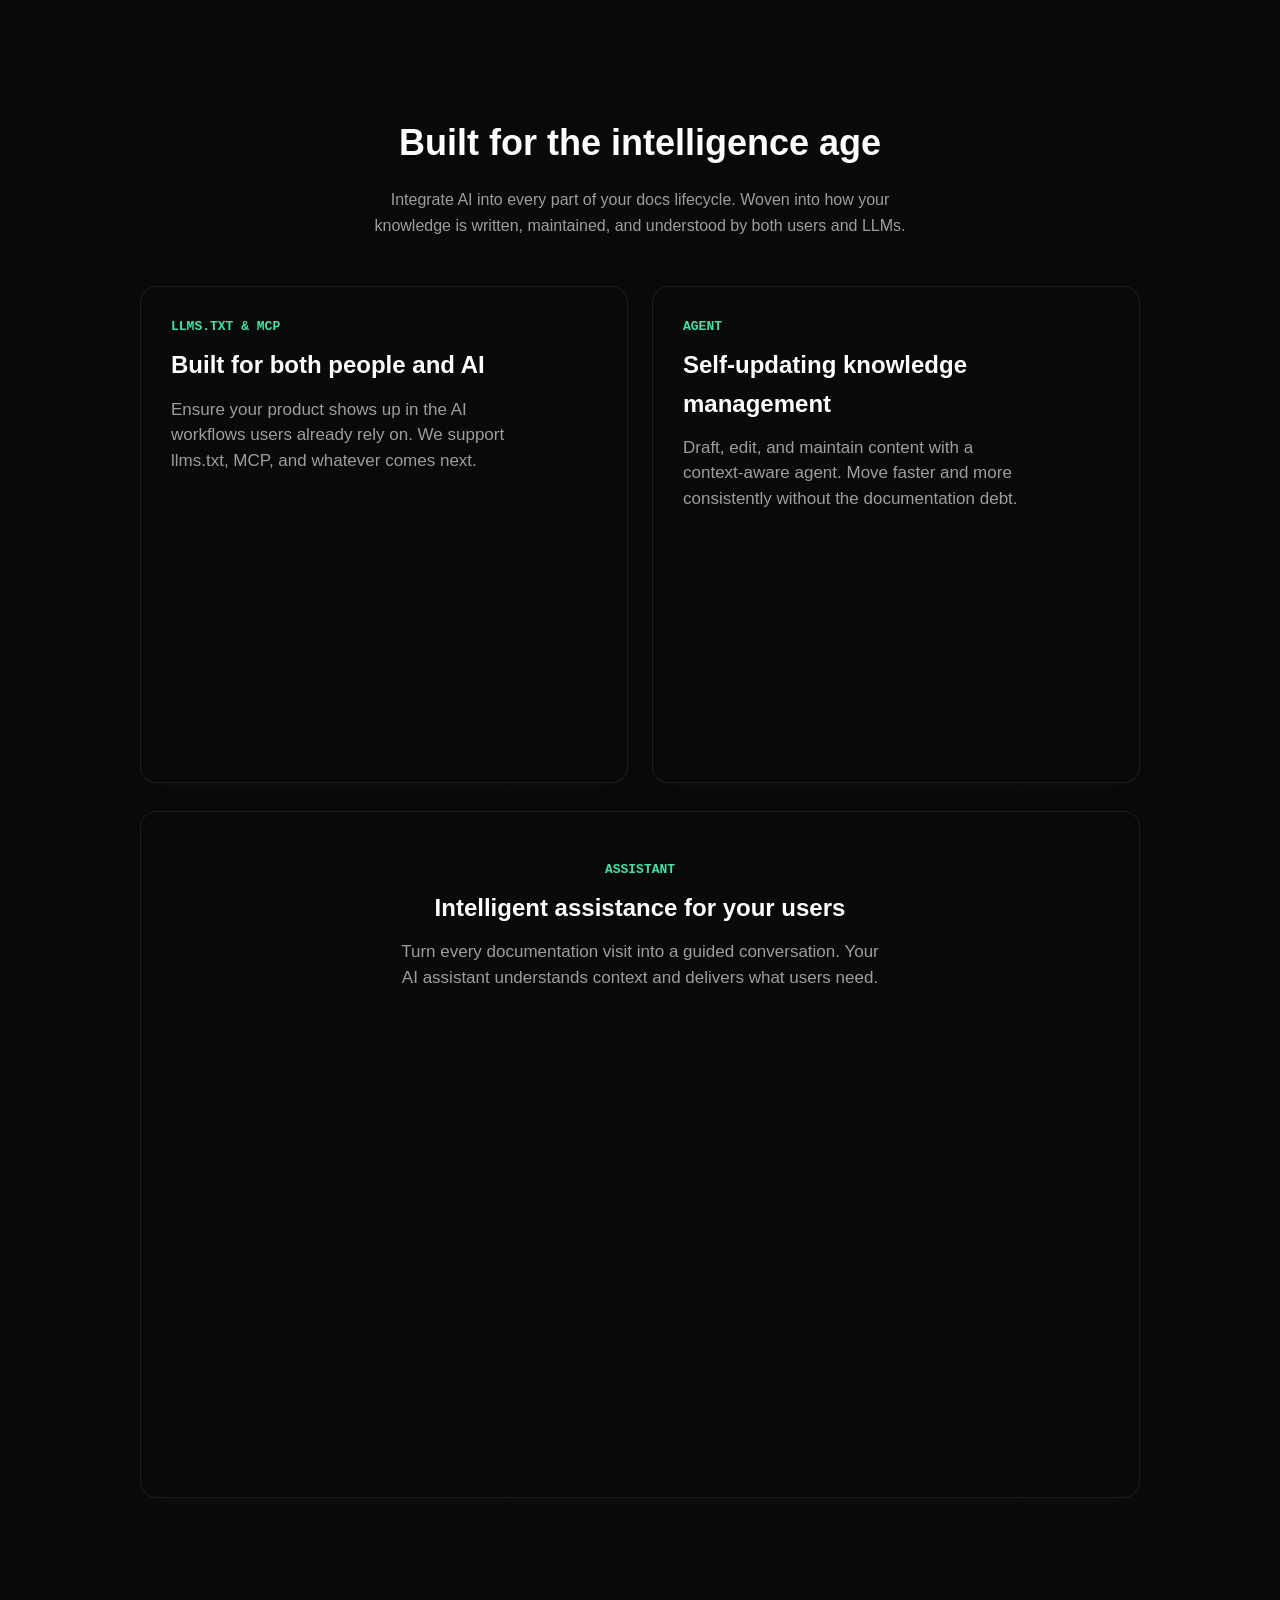
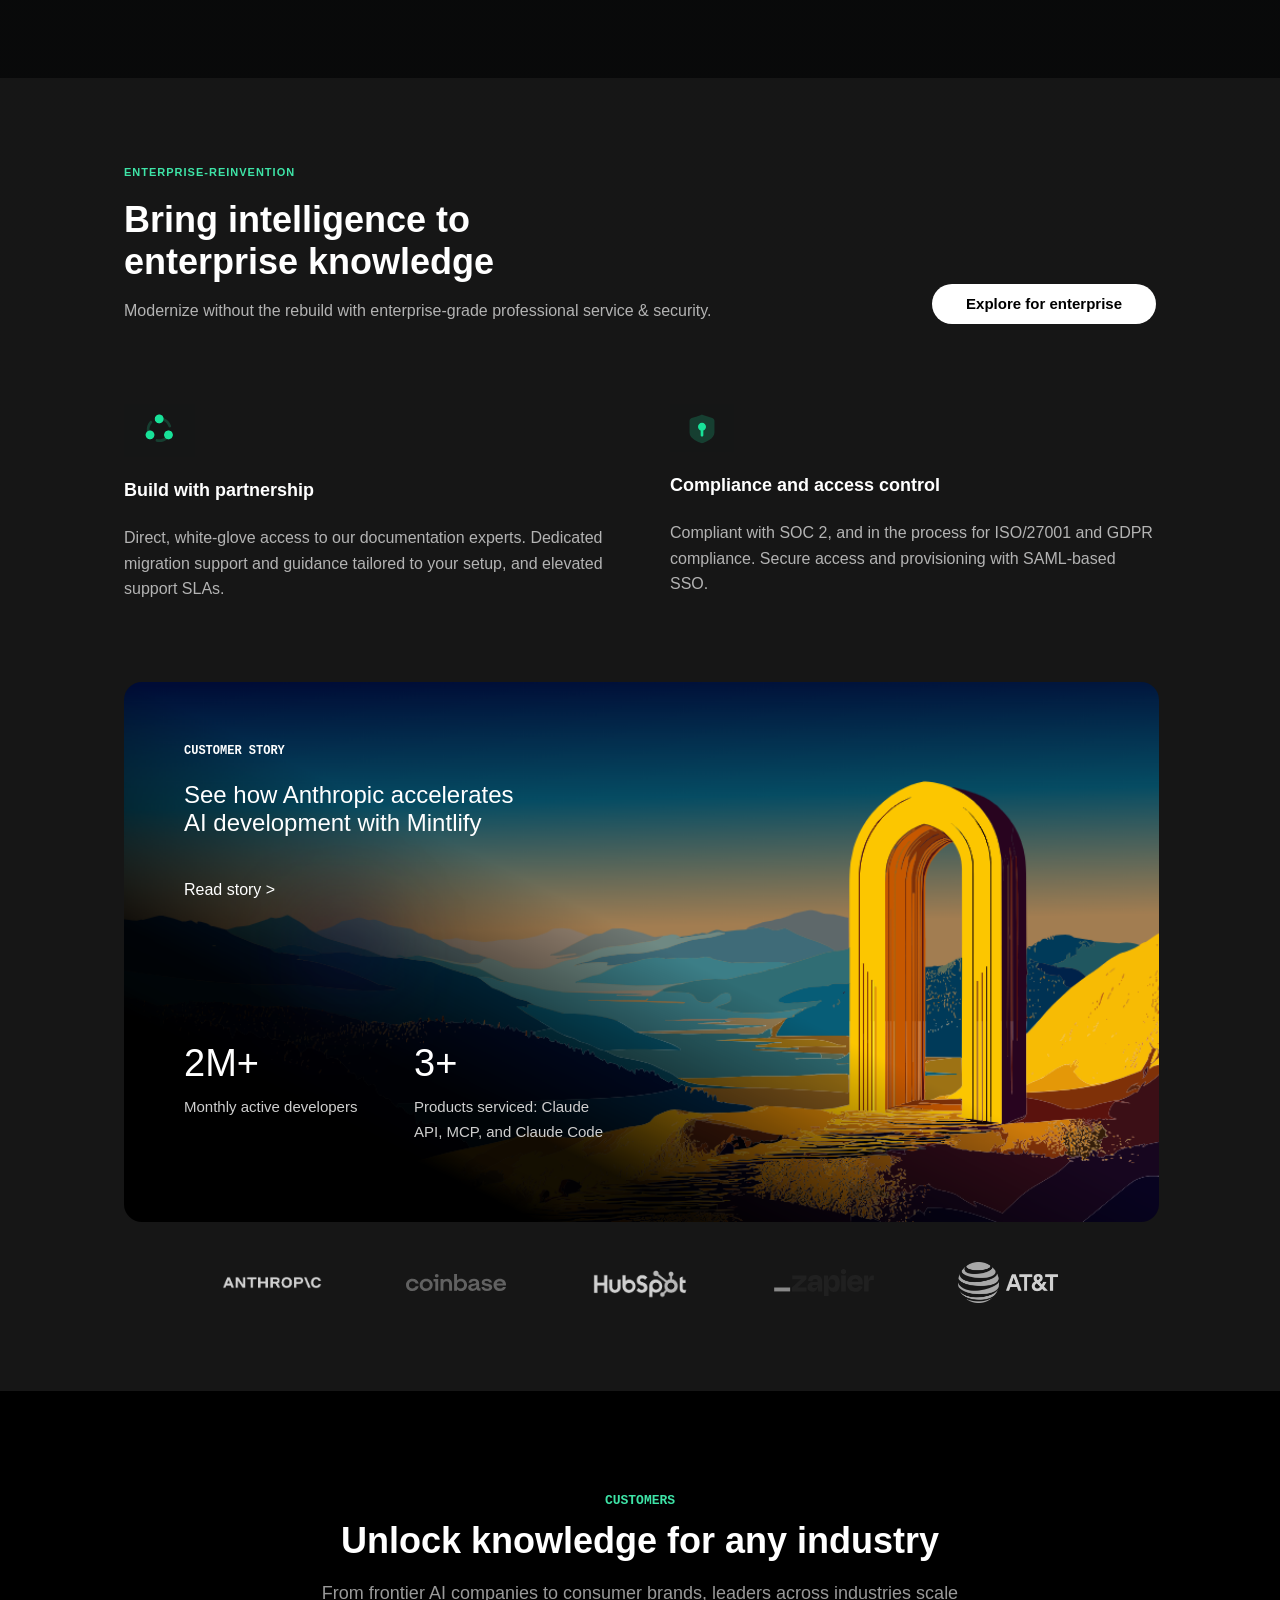
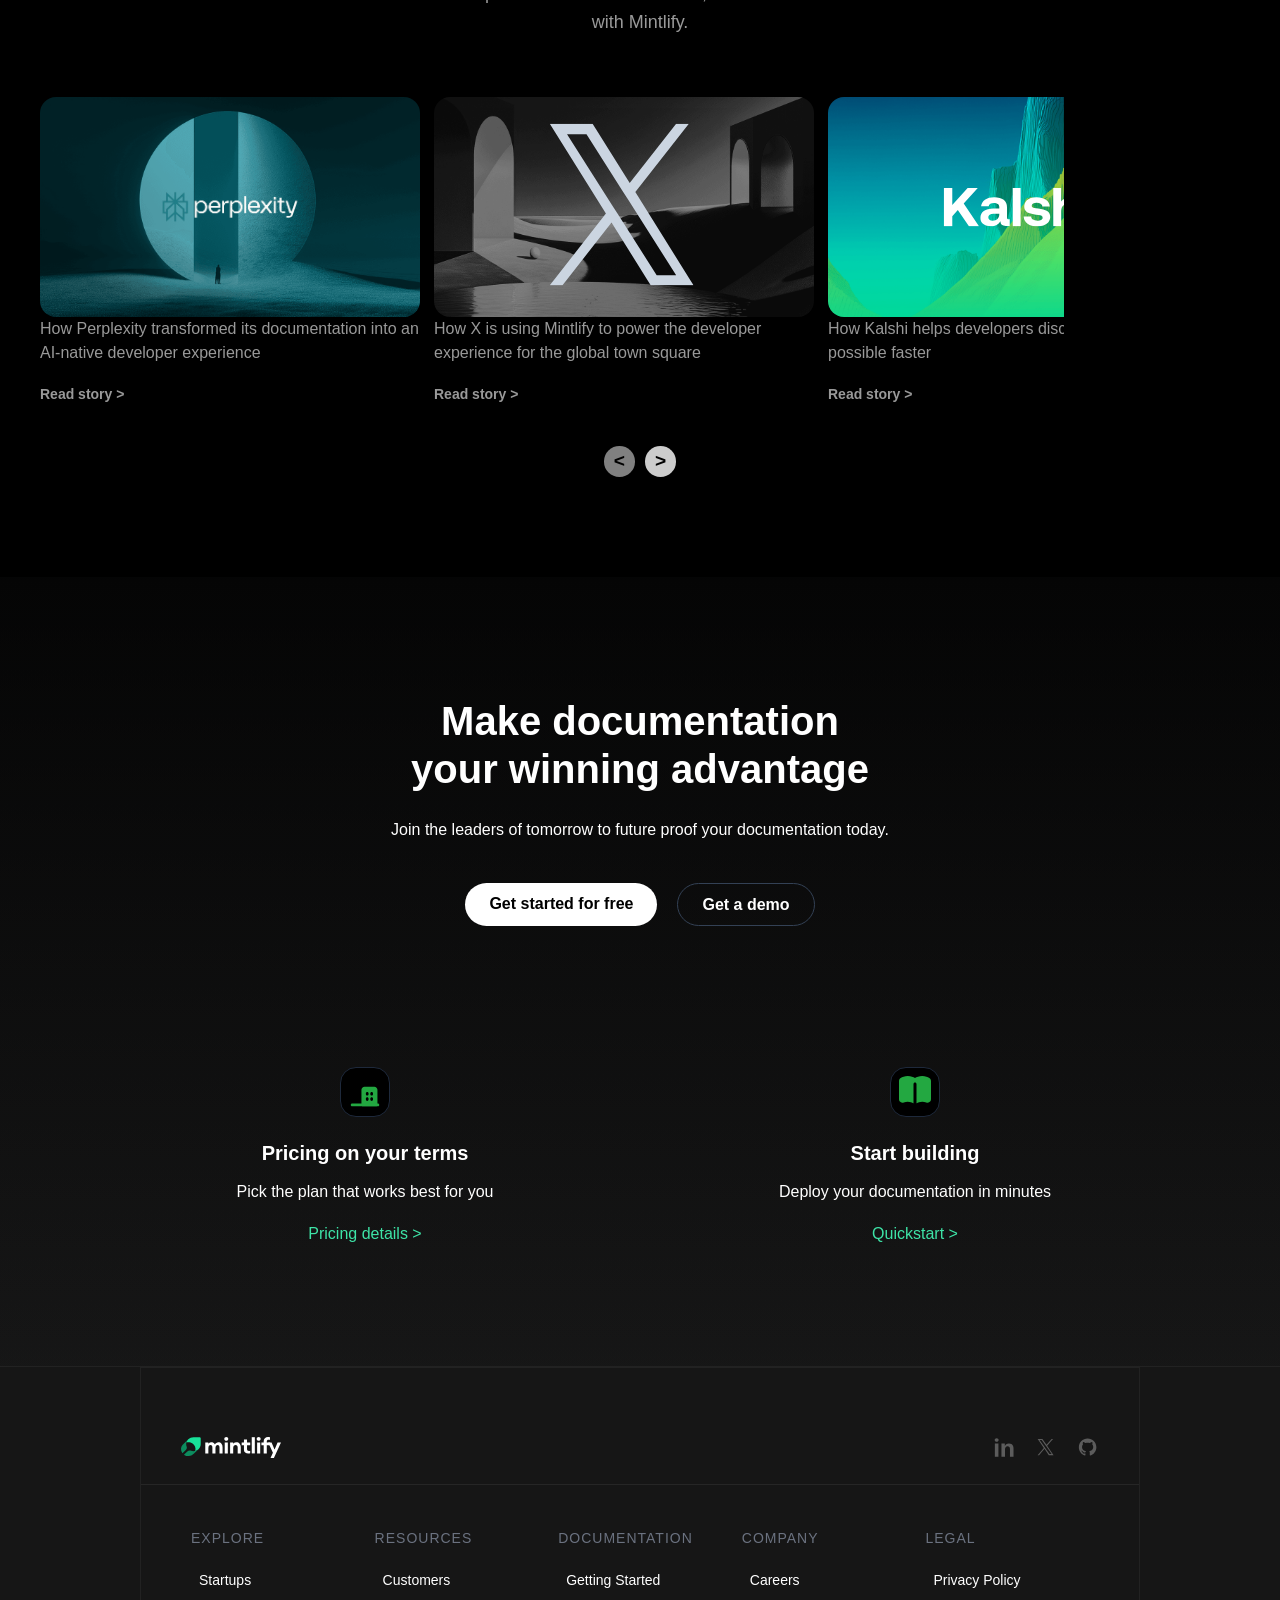
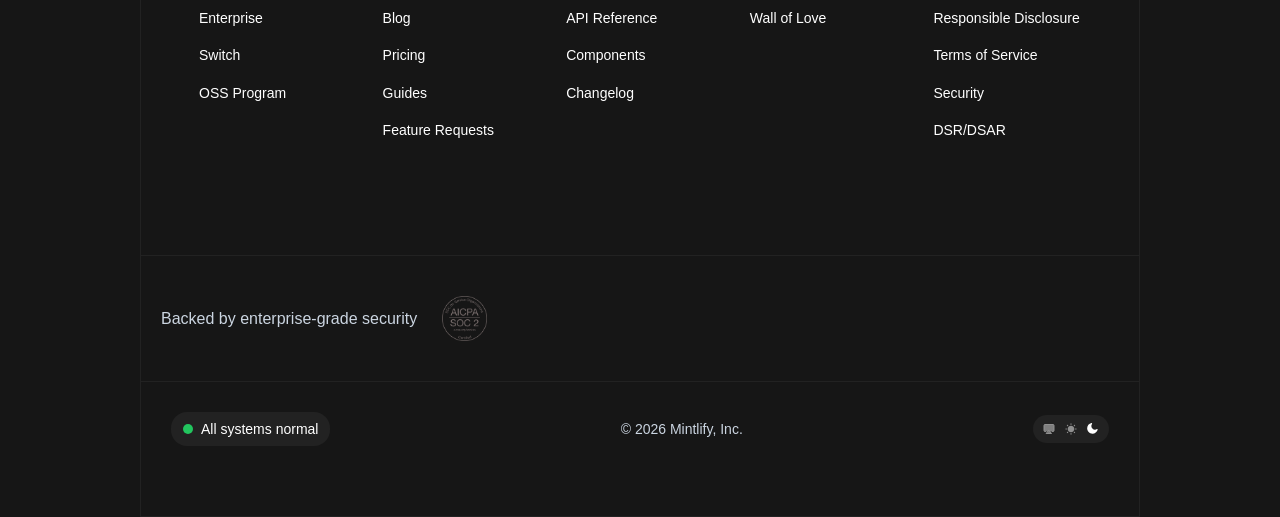
==== commit cdbaf9b7: "added remaining sections of highlight and footer sections" ====
--- a/assigment-2/mintlify-clone/index.html
+++ b/assigment-2/mintlify-clone/index.html
@@ -303,7 +303,6 @@
   </section>
 
 
-
   <!-- 8. CTA Section -->
   <section class="cta-section" aria-labelledby="cta-heading">
     <div class="cta-container">
@@ -368,7 +367,6 @@
   </section>
 
 
-
   <!-- 9. Footer Section -->
   <footer class="site-footer" role="contentinfo">
     <div class="footer-container">
@@ -382,9 +380,10 @@
         </a>
 
         <div class="social-links">
-          <a href="#" aria-label="LinkedIn Profile" class="social-link">LinkedIn</a>
-          <a href="#" aria-label="Twitter Profile" class="social-link">X</a>
-          <a href="#" aria-label="GitHub Profile" class="social-link">GitHub</a>
+          <a href="#" aria-label="LinkedIn Profile" class="social-link"><img src="assets/linkedin.svg"
+              alt="LinkedIn"></a>
+          <a href="#" aria-label="Twitter Profile" class="social-link"><img src="assets/x-dark.svg" alt="x"></a>
+          <a href="#" aria-label="GitHub Profile" class="social-link"><img src="assets/github.svg" alt="GitHub"></a>
         </div>
       </div>
 
--- a/assigment-2/mintlify-clone/style.css
+++ b/assigment-2/mintlify-clone/style.css
@@ -862,7 +862,7 @@
   display: flex;
   justify-content: space-between;
   align-items: center;
-  margin-bottom: 60px;
+  margin: 25px 0 15px 0;
   flex-wrap: wrap;
   padding: 0 40px;
 }
@@ -887,13 +887,13 @@
 
 .social-link {
   text-decoration: none;
-  color: #94a3b8;
   font-size: 14px;
   transition: color 0.3s ease;
 }
 
-.social-link:hover {
-  color: #ffffff;
+.social-link img {
+  width: 22px;
+  filter: opacity(0.3) invert(1);
 }
 
 /* Navigation Columns */
@@ -950,7 +950,7 @@
 }
 
 .footer-security-grade-section > img {
-  width: 50px;
+  width: 45px;
 }
 
 /* Bottom Section */
